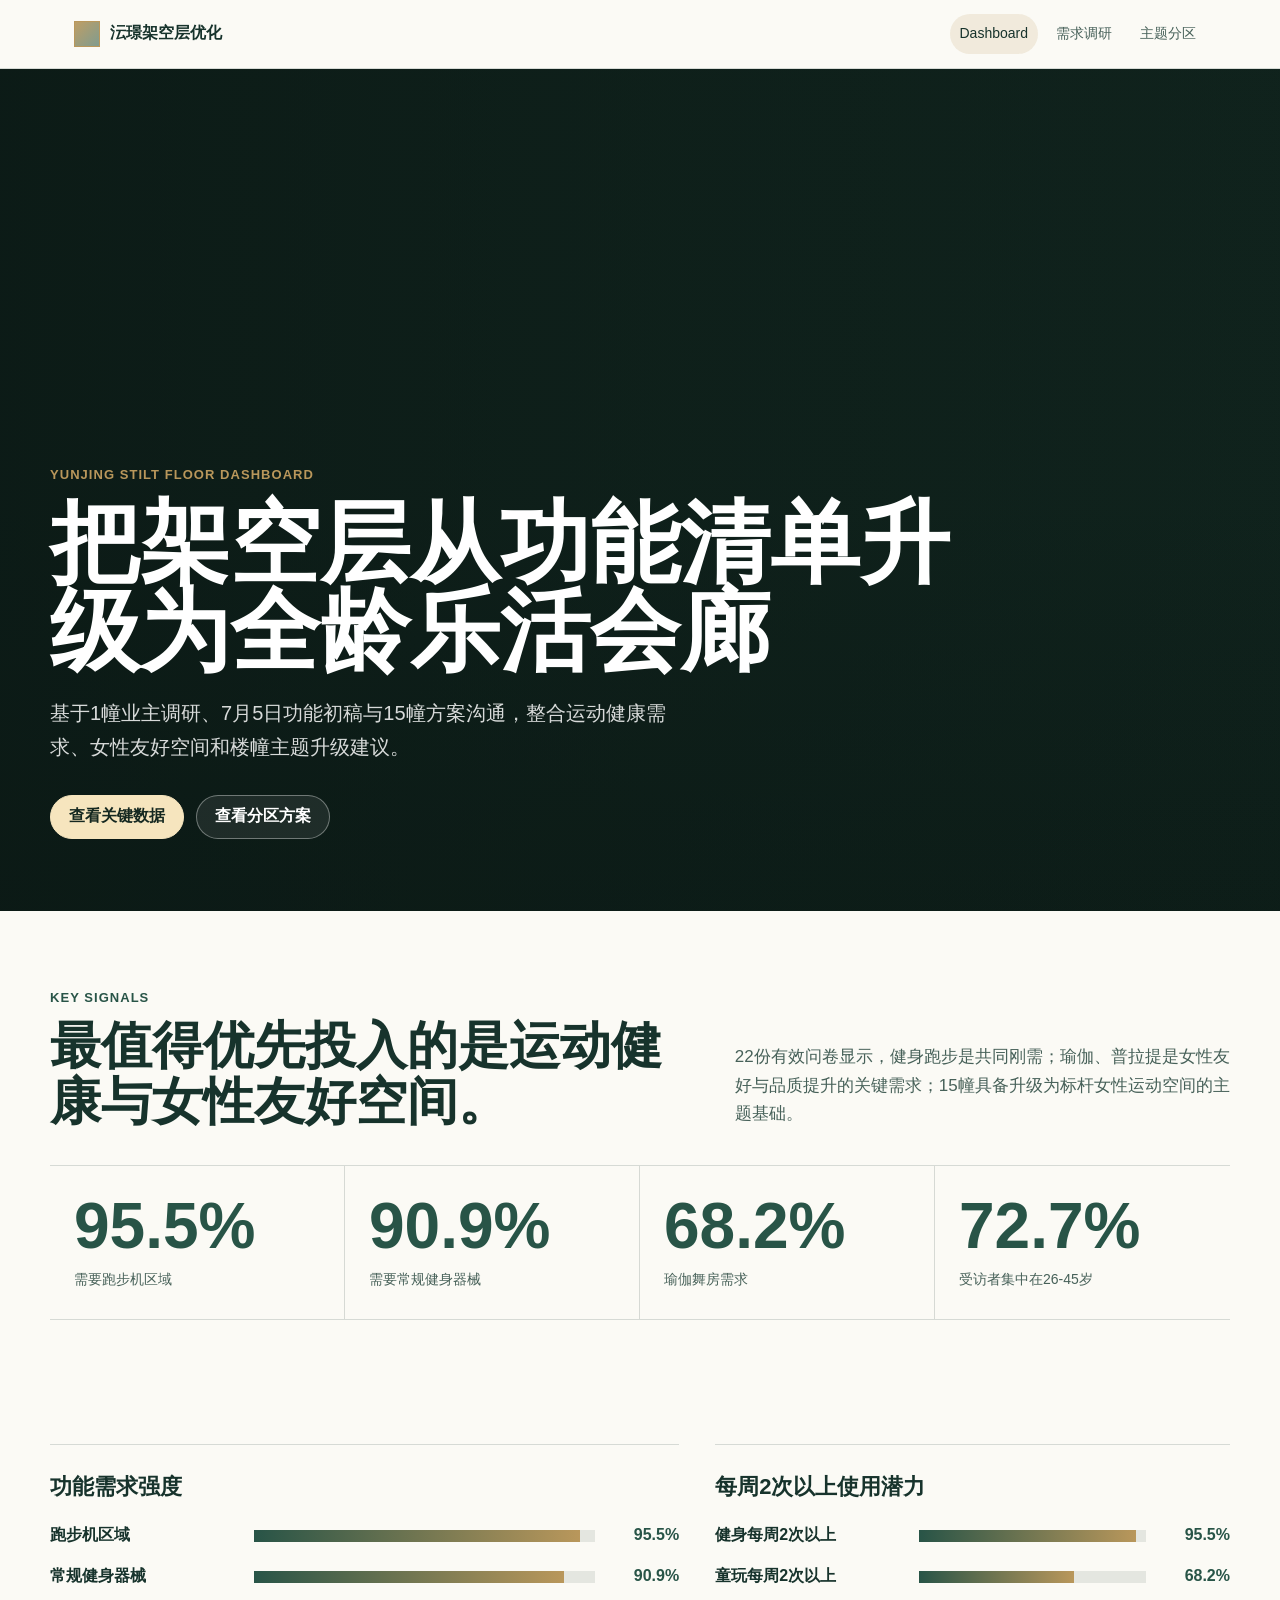
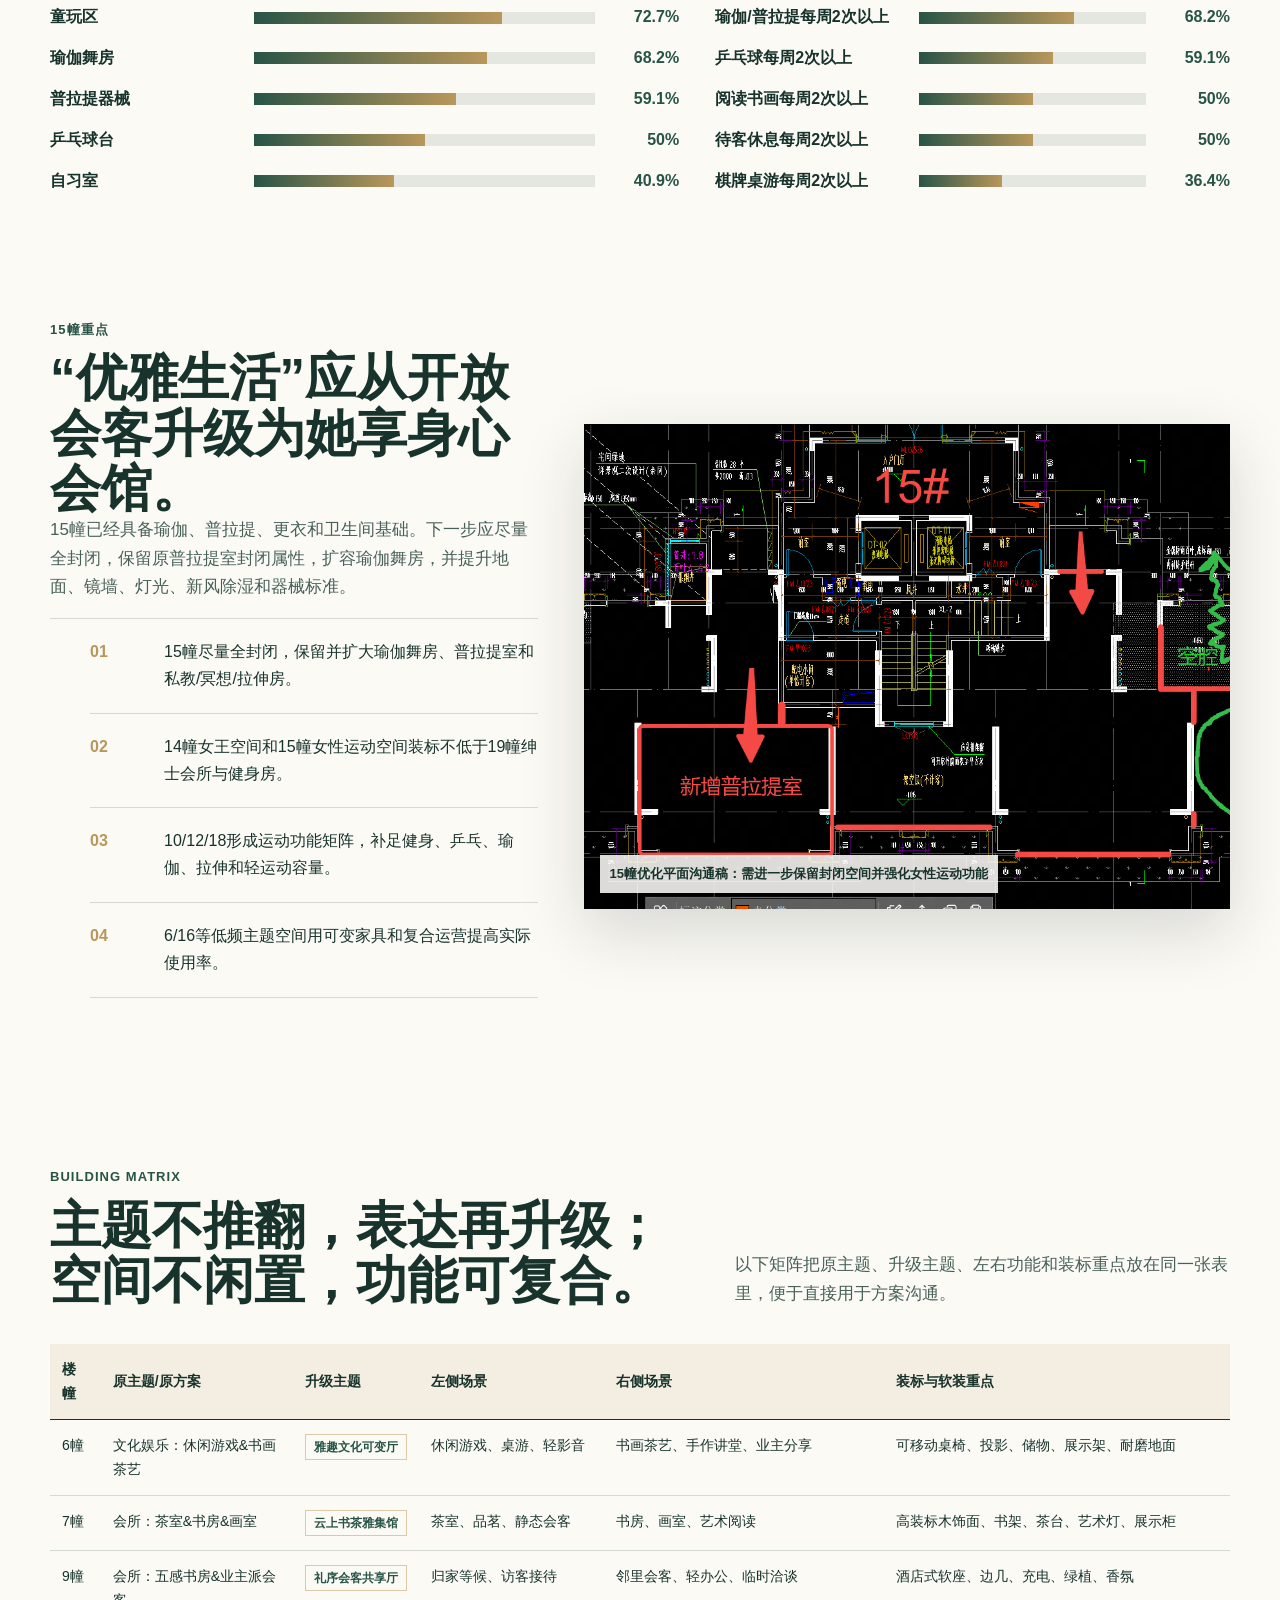
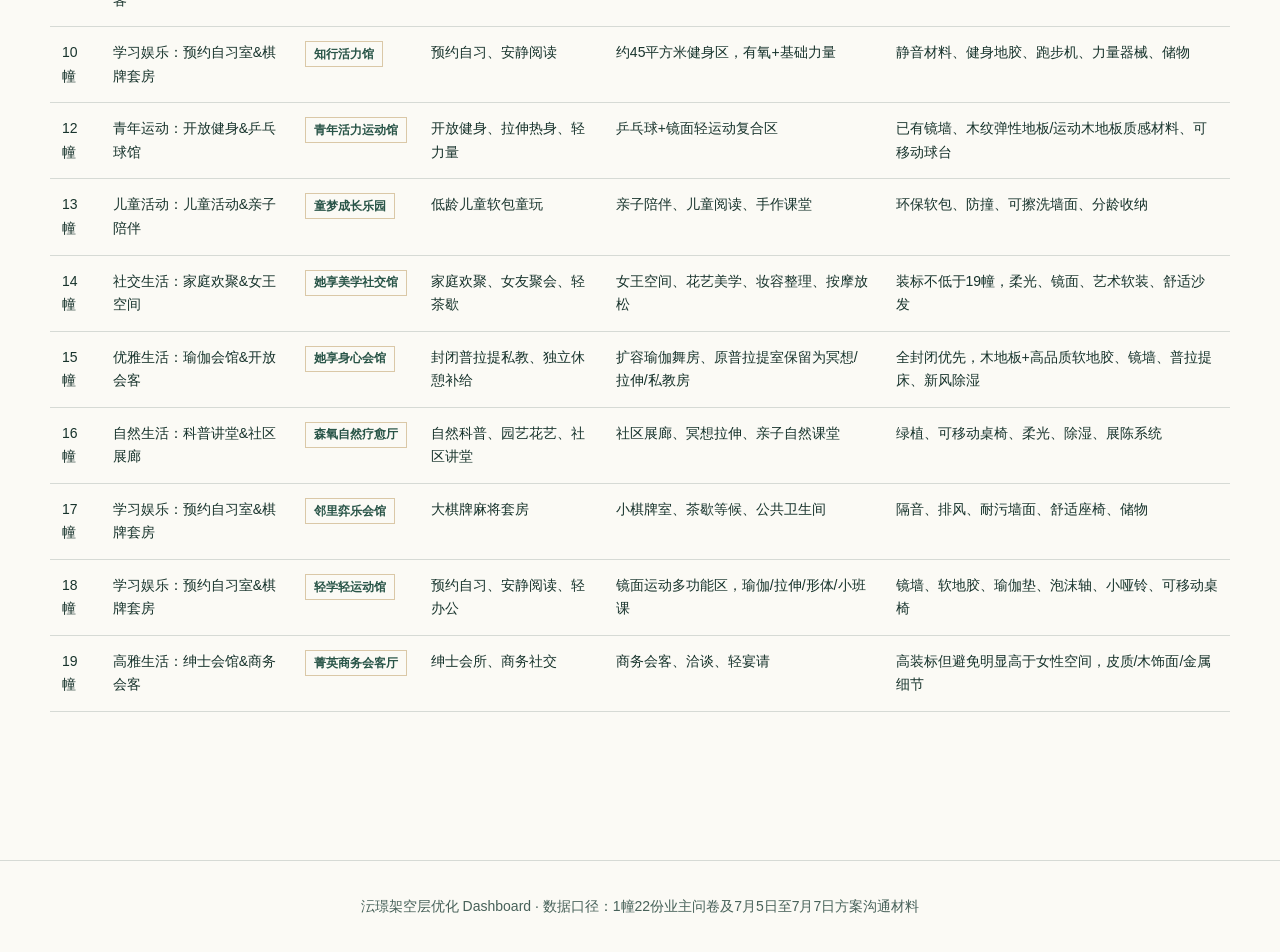
==== index.html @ 4d6a1427 "Sync survey data for GitHub Pages" ====
<!doctype html>
<html lang="zh-CN">
<head>
  <meta charset="utf-8">
  <meta name="viewport" content="width=device-width, initial-scale=1">
  <title>沄璟架空层优化 Dashboard</title>
  <meta name="description" content="沄璟架空层运动健康需求与主题功能分区优化 dashboard">
  <link rel="icon" href="data:image/svg+xml,%3Csvg xmlns='http://www.w3.org/2000/svg' viewBox='0 0 32 32'%3E%3Crect width='32' height='32' fill='%2317332c'/%3E%3Cpath d='M7 23V9h6l3 5 3-5h6v14h-5V14l-4 6-4-6v9H7z' fill='%23f6e5be'/%3E%3C/svg%3E">
  <link rel="stylesheet" href="assets/styles.css">
</head>
<body data-page="dashboard">
  <div class="site-shell">
    <header class="topbar">
      <div class="topbar-inner">
        <a class="brand" href="index.html"><span class="brand-mark"></span><span>沄璟架空层优化</span></a>
        <nav class="nav" aria-label="主导航">
          <a href="index.html" data-nav="dashboard">Dashboard</a>
          <a href="survey.html" data-nav="survey">需求调研</a>
          <a href="zoning.html" data-nav="zoning">主题分区</a>
        </nav>
      </div>
    </header>

    <main>
      <section class="hero" style="--hero-image: url('plan-overview.jpg')">
        <div class="hero-content reveal">
          <p class="eyebrow">Yunjing Stilt Floor Dashboard</p>
          <h1>把架空层从功能清单升级为全龄乐活会廊</h1>
          <p class="hero-copy">基于1幢业主调研、7月5日功能初稿与15幢方案沟通，整合运动健康需求、女性友好空间和楼幢主题升级建议。</p>
          <div class="hero-actions">
            <a class="button primary" href="#dashboard">查看关键数据</a>
            <a class="button secondary" href="zoning.html">查看分区方案</a>
          </div>
        </div>
      </section>

      <section id="dashboard" class="section reveal">
        <div class="section-head">
          <div>
            <p class="section-kicker">Key Signals</p>
            <h2>最值得优先投入的是运动健康与女性友好空间。</h2>
          </div>
          <p class="section-lede">22份有效问卷显示，健身跑步是共同刚需；瑜伽、普拉提是女性友好与品质提升的关键需求；15幢具备升级为标杆女性运动空间的主题基础。</p>
        </div>

        <div class="metrics">
          <div class="metric">
            <span class="metric-value">95.5%</span>
            <span class="metric-label">需要跑步机区域</span>
          </div>
          <div class="metric">
            <span class="metric-value">90.9%</span>
            <span class="metric-label">需要常规健身器械</span>
          </div>
          <div class="metric">
            <span class="metric-value">68.2%</span>
            <span class="metric-label">瑜伽舞房需求</span>
          </div>
          <div class="metric">
            <span class="metric-value">72.7%</span>
            <span class="metric-label">受访者集中在26-45岁</span>
          </div>
        </div>
      </section>

      <section class="section tight">
        <div class="dashboard-grid">
          <div class="panel reveal">
            <h3>功能需求强度</h3>
            <div id="demand-bars" class="bars"></div>
          </div>
          <div class="panel reveal">
            <h3>每周2次以上使用潜力</h3>
            <div id="frequency-bars" class="bars"></div>
          </div>
        </div>
      </section>

      <section class="section reveal">
        <div class="split">
          <div>
            <p class="section-kicker">15幢重点</p>
            <h2>“优雅生活”应从开放会客升级为她享身心会馆。</h2>
            <p class="section-lede">15幢已经具备瑜伽、普拉提、更衣和卫生间基础。下一步应尽量全封闭，保留原普拉提室封闭属性，扩容瑜伽舞房，并提升地面、镜墙、灯光、新风除湿和器械标准。</p>
            <ol class="decision-list">
              <li>15幢尽量全封闭，保留并扩大瑜伽舞房、普拉提室和私教/冥想/拉伸房。</li>
              <li>14幢女王空间和15幢女性运动空间装标不低于19幢绅士会所与健身房。</li>
              <li>10/12/18形成运动功能矩阵，补足健身、乒乓、瑜伽、拉伸和轻运动容量。</li>
              <li>6/16等低频主题空间用可变家具和复合运营提高实际使用率。</li>
            </ol>
          </div>
          <div class="image-frame">
            <img src="assets/plan-15-optimized.jpg" alt="15幢优化平面图">
            <div class="image-caption">15幢优化平面沟通稿：需进一步保留封闭空间并强化女性运动功能</div>
          </div>
        </div>
      </section>

      <section class="section reveal">
        <div class="section-head">
          <div>
            <p class="section-kicker">Building Matrix</p>
            <h2>主题不推翻，表达再升级；空间不闲置，功能可复合。</h2>
          </div>
          <p class="section-lede">以下矩阵把原主题、升级主题、左右功能和装标重点放在同一张表里，便于直接用于方案沟通。</p>
        </div>
        <div id="building-matrix"></div>
      </section>
    </main>

    <footer class="footer">沄璟架空层优化 Dashboard · 数据口径：1幢22份业主问卷及7月5日至7月7日方案沟通材料</footer>
  </div>
  <script src="assets/app.js"></script>
</body>
</html>
---- assets/styles.css ----
:root {
  --ink: #17332c;
  --ink-soft: #476159;
  --paper: #fbfaf5;
  --paper-2: #f3efe4;
  --line: rgba(23, 51, 44, 0.16);
  --accent: #b9975b;
  --accent-2: #285447;
  --green: #4f796b;
  --rose: #a96862;
  --blue: #61758f;
  --shadow: 0 22px 60px rgba(28, 39, 35, 0.16);
  --radius: 8px;
}

* {
  box-sizing: border-box;
}

html {
  scroll-behavior: smooth;
}

body {
  margin: 0;
  color: var(--ink);
  background: var(--paper);
  font-family: "Microsoft YaHei", "PingFang SC", "Noto Sans SC", Arial, sans-serif;
  line-height: 1.68;
}

img {
  max-width: 100%;
  display: block;
}

a {
  color: inherit;
}

.site-shell {
  min-height: 100vh;
}

.topbar {
  position: sticky;
  top: 0;
  z-index: 40;
  backdrop-filter: blur(18px);
  background: rgba(251, 250, 245, 0.88);
  border-bottom: 1px solid var(--line);
}

.topbar-inner {
  max-width: 1180px;
  margin: 0 auto;
  padding: 14px 24px;
  display: flex;
  align-items: center;
  justify-content: space-between;
  gap: 24px;
}

.brand {
  display: flex;
  align-items: center;
  gap: 10px;
  text-decoration: none;
  font-weight: 800;
  letter-spacing: 0;
}

.brand-mark {
  width: 26px;
  height: 26px;
  border: 1px solid var(--accent);
  background:
    linear-gradient(135deg, rgba(185, 151, 91, 0.92), rgba(79, 121, 107, 0.7)),
    var(--paper-2);
}

.nav {
  display: flex;
  align-items: center;
  gap: 8px;
  color: var(--ink-soft);
  font-size: 14px;
}

.nav a {
  text-decoration: none;
  padding: 8px 10px;
  border-radius: 999px;
}

.nav a:hover,
.nav a.active {
  color: var(--ink);
  background: rgba(185, 151, 91, 0.16);
}

.hero {
  position: relative;
  min-height: calc(100svh - 58px);
  display: grid;
  align-items: end;
  overflow: hidden;
  color: #fff;
  background: #10231d;
}

.hero.compact {
  min-height: 64svh;
}

.hero::before {
  content: "";
  position: absolute;
  inset: 0;
  background-image: var(--hero-image);
  background-size: cover;
  background-position: center 42%;
  transform: scale(1.04);
  filter: saturate(0.92) contrast(1.04) brightness(0.95);
}

.hero::after {
  content: "";
  position: absolute;
  inset: 0;
  background:
    linear-gradient(90deg, rgba(11, 25, 21, 0.8), rgba(11, 25, 21, 0.34) 50%, rgba(11, 25, 21, 0.04)),
    linear-gradient(0deg, rgba(11, 25, 21, 0.56), rgba(11, 25, 21, 0.02) 48%);
}

.hero-content {
  position: relative;
  z-index: 1;
  width: min(1180px, calc(100% - 48px));
  margin: 0 auto;
  padding: 96px 0 72px;
}

.eyebrow {
  color: var(--accent);
  font-weight: 800;
  font-size: 13px;
  letter-spacing: 0.08em;
  text-transform: uppercase;
  margin: 0 0 14px;
}

.hero h1,
.page-title {
  margin: 0;
  max-width: 900px;
  font-size: clamp(40px, 7vw, 96px);
  line-height: 0.98;
  letter-spacing: 0;
}

.hero-copy {
  max-width: 650px;
  margin: 22px 0 0;
  color: rgba(255, 255, 255, 0.84);
  font-size: clamp(16px, 2vw, 20px);
}

.hero-actions {
  display: flex;
  flex-wrap: wrap;
  gap: 12px;
  margin-top: 30px;
}

.button {
  display: inline-flex;
  align-items: center;
  justify-content: center;
  gap: 8px;
  min-height: 44px;
  padding: 0 18px;
  border-radius: 999px;
  border: 1px solid rgba(255, 255, 255, 0.36);
  text-decoration: none;
  font-weight: 700;
  transition: transform 180ms ease, background 180ms ease, border-color 180ms ease;
}

.button.primary {
  color: #152820;
  background: #f6e5be;
  border-color: #f6e5be;
}

.button.secondary {
  color: #fff;
  background: rgba(255, 255, 255, 0.08);
}

.button:hover {
  transform: translateY(-2px);
}

.section {
  width: min(1180px, calc(100% - 48px));
  margin: 0 auto;
  padding: 76px 0;
}

.section.tight {
  padding: 48px 0;
}

.section-kicker {
  color: var(--accent-2);
  font-size: 13px;
  font-weight: 800;
  letter-spacing: 0.08em;
  text-transform: uppercase;
  margin: 0 0 10px;
}

.section-head {
  display: grid;
  grid-template-columns: minmax(0, 0.9fr) minmax(260px, 0.7fr);
  gap: 48px;
  align-items: end;
  margin-bottom: 36px;
}

.section h2 {
  margin: 0;
  font-size: clamp(30px, 4vw, 54px);
  line-height: 1.08;
  letter-spacing: 0;
}

.section-lede {
  margin: 0;
  color: var(--ink-soft);
  font-size: 17px;
}

.metrics {
  display: grid;
  grid-template-columns: repeat(4, minmax(0, 1fr));
  border-top: 1px solid var(--line);
  border-bottom: 1px solid var(--line);
}

.metric {
  padding: 28px 24px;
  border-right: 1px solid var(--line);
}

.metric:last-child {
  border-right: 0;
}

.metric-value {
  display: block;
  font-size: clamp(36px, 5vw, 64px);
  line-height: 1;
  font-weight: 900;
  color: var(--accent-2);
}

.metric-label {
  display: block;
  margin-top: 10px;
  font-size: 14px;
  color: var(--ink-soft);
}

.dashboard-grid {
  display: grid;
  grid-template-columns: 1.1fr 0.9fr;
  gap: 36px;
  align-items: start;
}

.panel {
  border-top: 1px solid var(--line);
  padding-top: 24px;
}

.panel h3 {
  margin: 0 0 16px;
  font-size: 22px;
}

.bars {
  display: grid;
  gap: 14px;
}

.bar-row {
  display: grid;
  grid-template-columns: minmax(120px, 190px) 1fr 70px;
  align-items: center;
  gap: 14px;
}

.bar-label {
  color: var(--ink);
  font-weight: 700;
}

.bar-track {
  height: 12px;
  background: rgba(23, 51, 44, 0.1);
  overflow: hidden;
}

.bar-fill {
  width: 0;
  height: 100%;
  background: linear-gradient(90deg, var(--accent-2), var(--accent));
  transition: width 900ms cubic-bezier(.2, .8, .2, 1);
}

.bar-value {
  text-align: right;
  font-weight: 800;
  color: var(--accent-2);
}

.split {
  display: grid;
  grid-template-columns: 0.86fr 1.14fr;
  gap: 46px;
  align-items: center;
}

.image-frame {
  position: relative;
  overflow: hidden;
  background: #10231d;
  box-shadow: var(--shadow);
}

.image-frame img {
  width: 100%;
  height: 100%;
  object-fit: cover;
  aspect-ratio: 4 / 3;
}

.image-caption {
  position: absolute;
  left: 16px;
  bottom: 16px;
  max-width: calc(100% - 32px);
  padding: 8px 10px;
  background: rgba(251, 250, 245, 0.88);
  color: var(--ink);
  font-size: 13px;
  font-weight: 700;
}

.decision-list {
  counter-reset: item;
  display: grid;
  gap: 0;
  border-top: 1px solid var(--line);
}

.decision-list li {
  list-style: none;
  display: grid;
  grid-template-columns: 54px 1fr;
  gap: 20px;
  padding: 20px 0;
  border-bottom: 1px solid var(--line);
}

.decision-list li::before {
  counter-increment: item;
  content: counter(item, decimal-leading-zero);
  color: var(--accent);
  font-weight: 900;
}

.matrix {
  width: 100%;
  border-collapse: collapse;
  font-size: 14px;
}

.matrix th {
  text-align: left;
  padding: 14px 12px;
  color: var(--ink);
  border-bottom: 1px solid var(--ink);
  background: rgba(185, 151, 91, 0.12);
}

.matrix td {
  vertical-align: top;
  padding: 14px 12px;
  border-bottom: 1px solid var(--line);
}

.matrix tr:hover td {
  background: rgba(79, 121, 107, 0.06);
}

.tag {
  display: inline-flex;
  align-items: center;
  min-height: 26px;
  padding: 0 8px;
  border: 1px solid rgba(185, 151, 91, 0.5);
  color: var(--accent-2);
  font-size: 12px;
  font-weight: 800;
  white-space: nowrap;
}

.report-layout {
  display: grid;
  grid-template-columns: 240px minmax(0, 1fr);
  gap: 52px;
  align-items: start;
}

.toc {
  position: sticky;
  top: 84px;
  border-top: 1px solid var(--line);
  padding-top: 16px;
  color: var(--ink-soft);
  font-size: 14px;
}

.toc a {
  display: block;
  padding: 7px 0;
  text-decoration: none;
}

.toc a:hover {
  color: var(--ink);
}

.article {
  max-width: 900px;
}

.article h2 {
  margin: 58px 0 18px;
  font-size: clamp(28px, 4vw, 44px);
  line-height: 1.15;
}

.article h3 {
  margin: 32px 0 12px;
  font-size: 22px;
}

.article p {
  color: var(--ink-soft);
  font-size: 16px;
}

.article ul {
  padding-left: 20px;
}

.article li {
  margin: 8px 0;
}

.callout {
  margin: 28px 0;
  padding: 22px;
  background: rgba(185, 151, 91, 0.12);
  border-left: 4px solid var(--accent);
}

.chart-grid {
  display: grid;
  grid-template-columns: repeat(2, minmax(0, 1fr));
  gap: 34px;
}

.donut-wrap {
  display: grid;
  grid-template-columns: 140px 1fr;
  gap: 24px;
  align-items: center;
}

.donut {
  width: 132px;
  height: 132px;
  border-radius: 50%;
  background: conic-gradient(var(--accent-2) calc(var(--pct) * 1%), rgba(23, 51, 44, 0.12) 0);
  display: grid;
  place-items: center;
  position: relative;
}

.donut::after {
  content: "";
  position: absolute;
  inset: 18px;
  background: var(--paper);
  border-radius: 50%;
}

.donut span {
  position: relative;
  z-index: 1;
  font-weight: 900;
  font-size: 24px;
}

.building-list {
  display: grid;
  gap: 22px;
}

.building {
  display: grid;
  grid-template-columns: 120px minmax(0, 1fr);
  gap: 26px;
  padding: 24px 0;
  border-top: 1px solid var(--line);
}

.building-number {
  font-size: 34px;
  font-weight: 900;
  color: var(--accent-2);
}

.building h3 {
  margin: 0 0 8px;
  font-size: 25px;
}

.building-meta {
  margin: 0 0 12px;
  color: var(--ink-soft);
}

.scene-grid {
  display: grid;
  grid-template-columns: repeat(2, minmax(0, 1fr));
  gap: 20px;
  margin: 18px 0;
}

.scene {
  border-left: 2px solid var(--accent);
  padding-left: 14px;
}

.scene strong {
  display: block;
  margin-bottom: 4px;
}

.references {
  display: grid;
  gap: 14px;
  margin-top: 26px;
}

.references a {
  display: block;
  padding: 14px 0;
  border-top: 1px solid var(--line);
  text-decoration: none;
  color: var(--ink-soft);
}

.references a:hover {
  color: var(--ink);
}

.footer {
  margin-top: 72px;
  padding: 34px 24px;
  border-top: 1px solid var(--line);
  color: var(--ink-soft);
  font-size: 14px;
  text-align: center;
}

.reveal {
  opacity: 0;
  transform: translateY(18px);
  transition: opacity 700ms ease, transform 700ms ease;
}

.reveal.is-visible {
  opacity: 1;
  transform: translateY(0);
}

@media (max-width: 900px) {
  .topbar-inner {
    flex-direction: column;
    align-items: flex-start;
    gap: 8px;
  }

  .nav {
    width: 100%;
    overflow-x: auto;
    padding-bottom: 4px;
  }

  .hero {
    min-height: 72svh;
  }

  .section,
  .hero-content {
    width: min(100% - 28px, 1180px);
  }

  .section-head,
  .dashboard-grid,
  .split,
  .report-layout,
  .chart-grid {
    grid-template-columns: 1fr;
  }

  .metrics {
    grid-template-columns: repeat(2, minmax(0, 1fr));
  }

  .metric:nth-child(2) {
    border-right: 0;
  }

  .toc {
    position: static;
  }

  .bar-row {
    grid-template-columns: 1fr;
    gap: 6px;
  }

  .bar-value {
    text-align: left;
  }

  .matrix {
    min-width: 900px;
  }

  .table-scroll {
    overflow-x: auto;
  }

  .building {
    grid-template-columns: 1fr;
    gap: 8px;
  }

  .scene-grid,
  .donut-wrap {
    grid-template-columns: 1fr;
  }
}

@media print {
  .topbar,
  .hero-actions,
  .toc {
    display: none;
  }

  .hero {
    min-height: auto;
    color: var(--ink);
    background: none;
  }

  .hero::before,
  .hero::after {
    display: none;
  }

  .section {
    padding: 28px 0;
  }
}
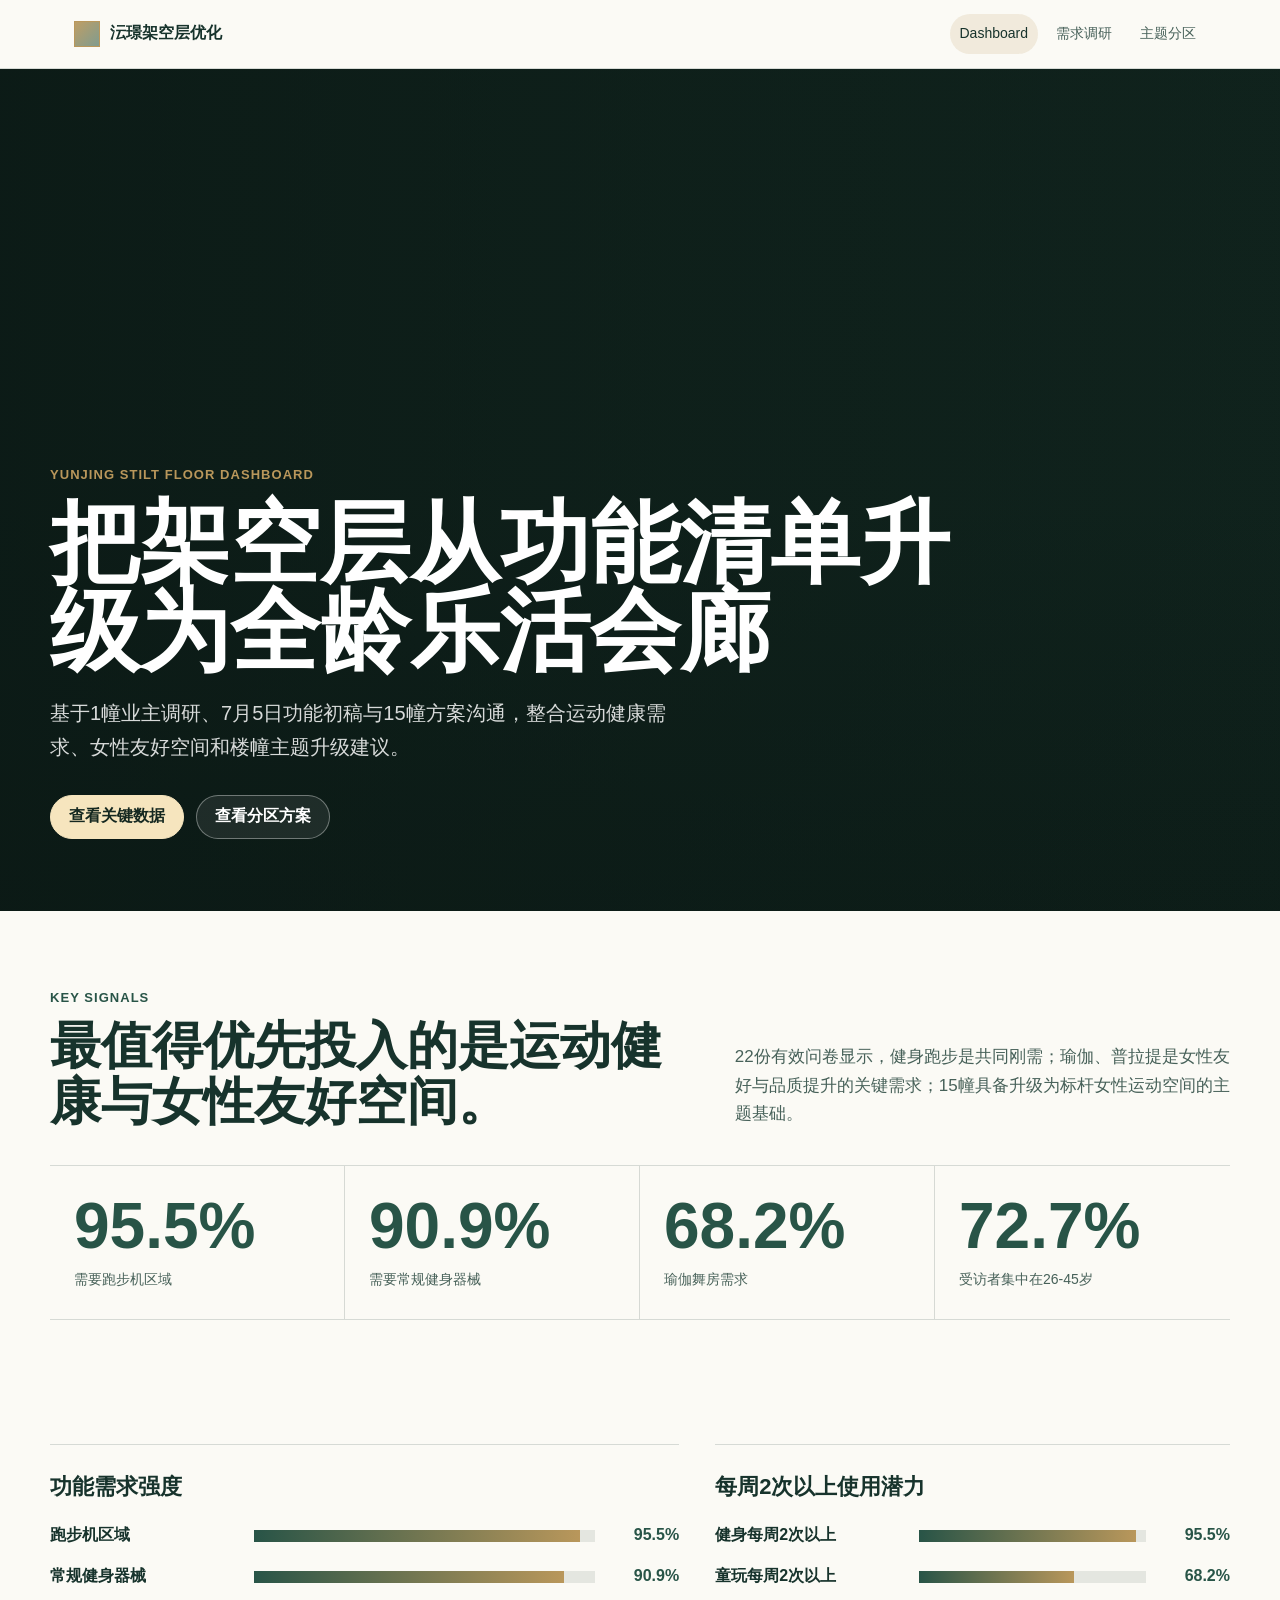
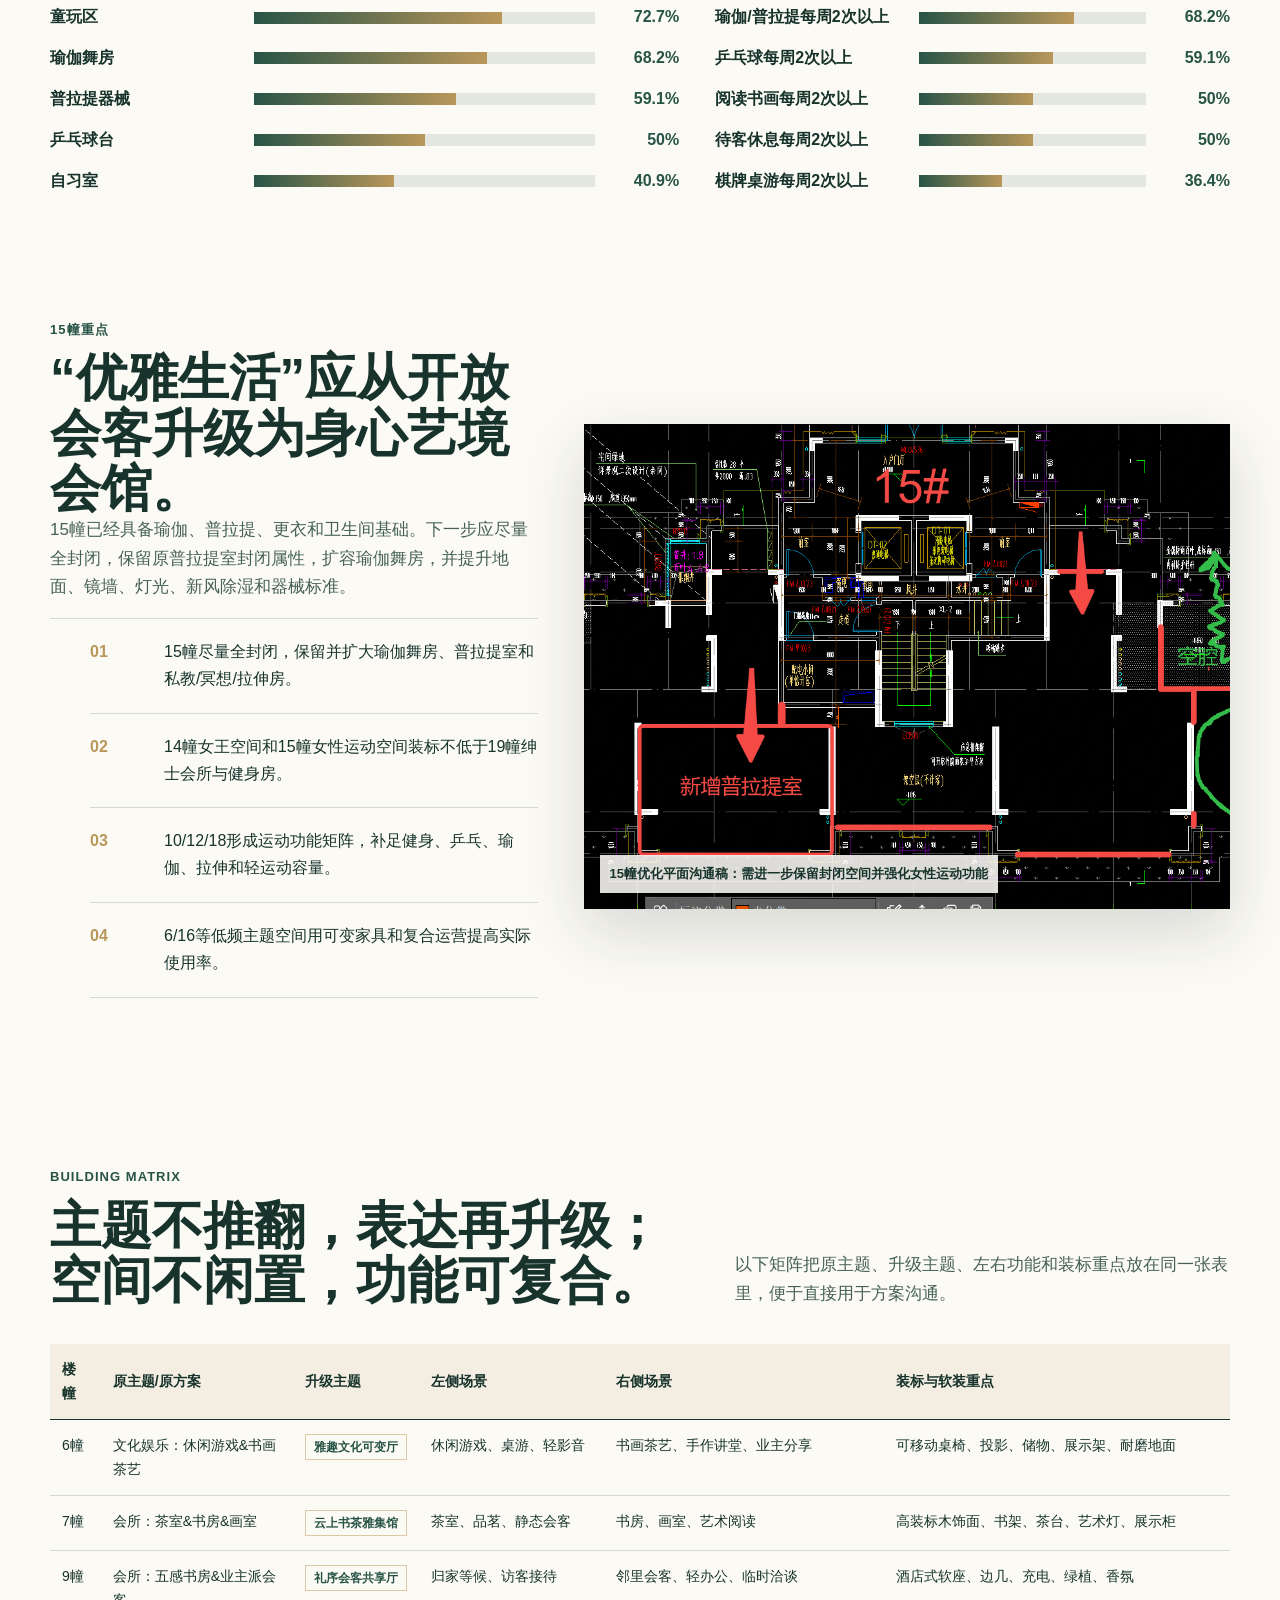
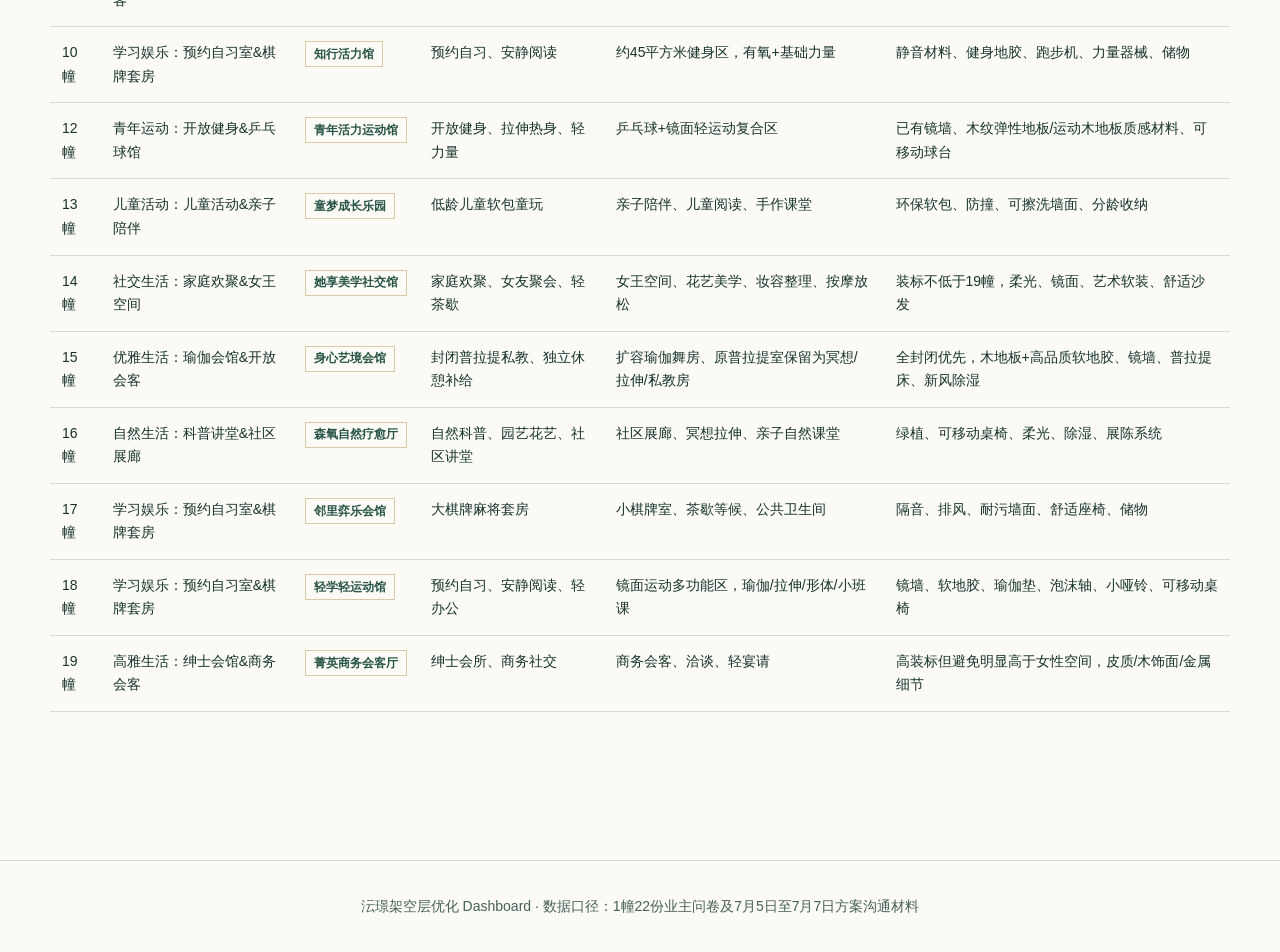
==== commit ca71a6f6: "Rename 15 building wellness theme" ====
--- a/index.html
+++ b/index.html
@@ -80,7 +80,7 @@
         <div class="split">
           <div>
             <p class="section-kicker">15幢重点</p>
-            <h2>“优雅生活”应从开放会客升级为她享身心会馆。</h2>
+            <h2>“优雅生活”应从开放会客升级为身心艺境会馆。</h2>
             <p class="section-lede">15幢已经具备瑜伽、普拉提、更衣和卫生间基础。下一步应尽量全封闭，保留原普拉提室封闭属性，扩容瑜伽舞房，并提升地面、镜墙、灯光、新风除湿和器械标准。</p>
             <ol class="decision-list">
               <li>15幢尽量全封闭，保留并扩大瑜伽舞房、普拉提室和私教/冥想/拉伸房。</li>
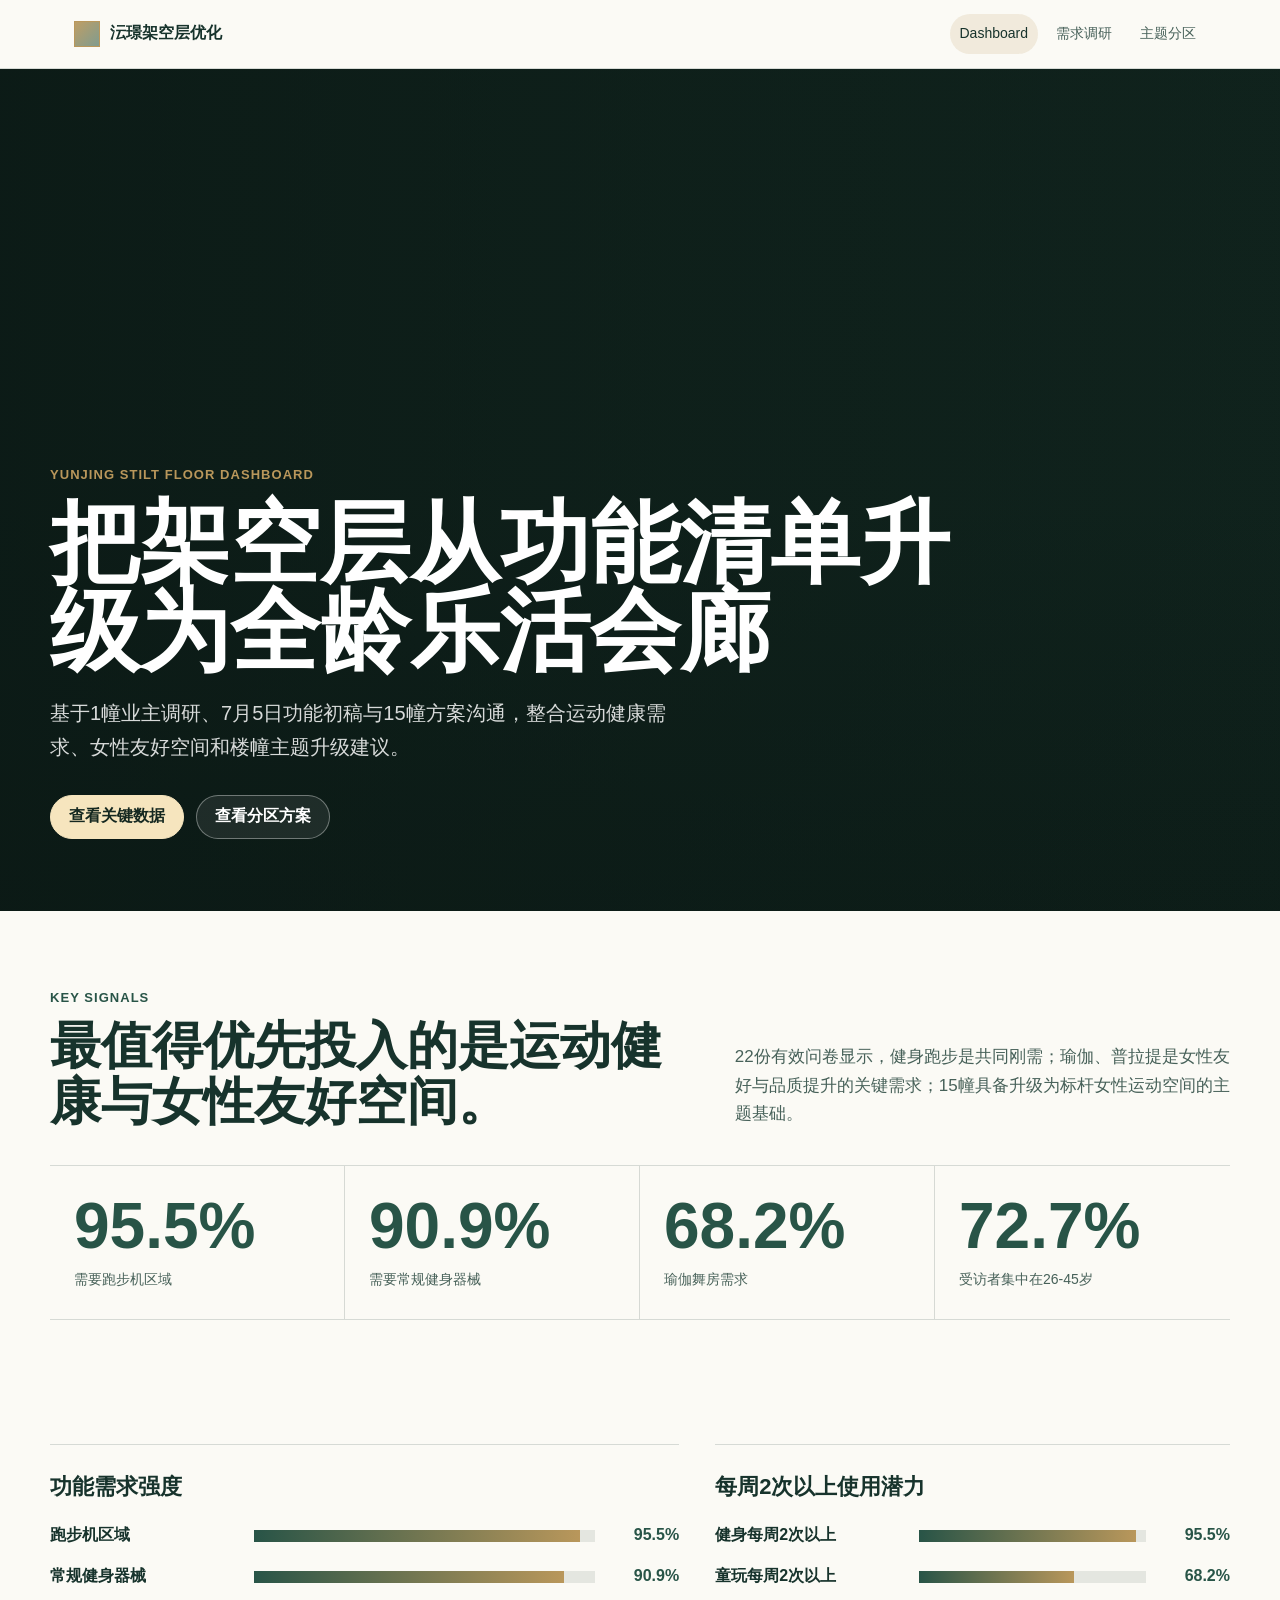
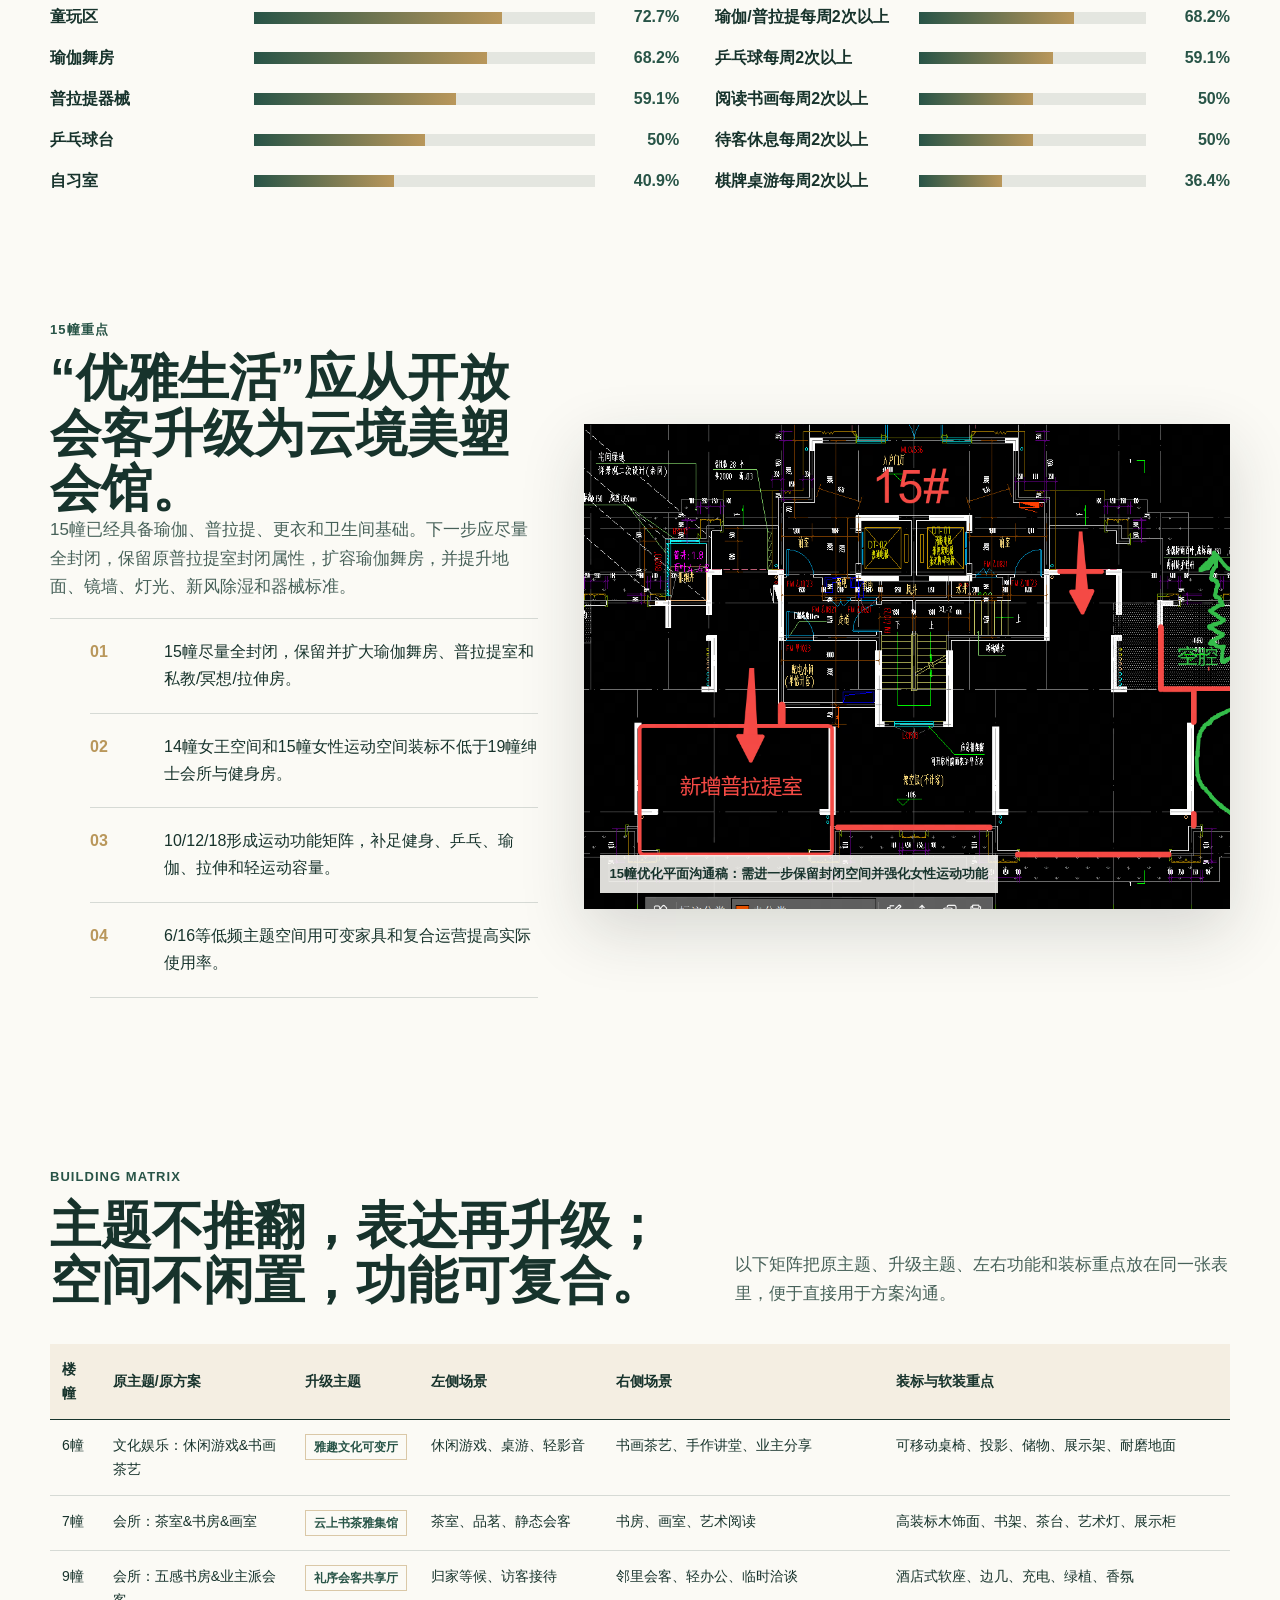
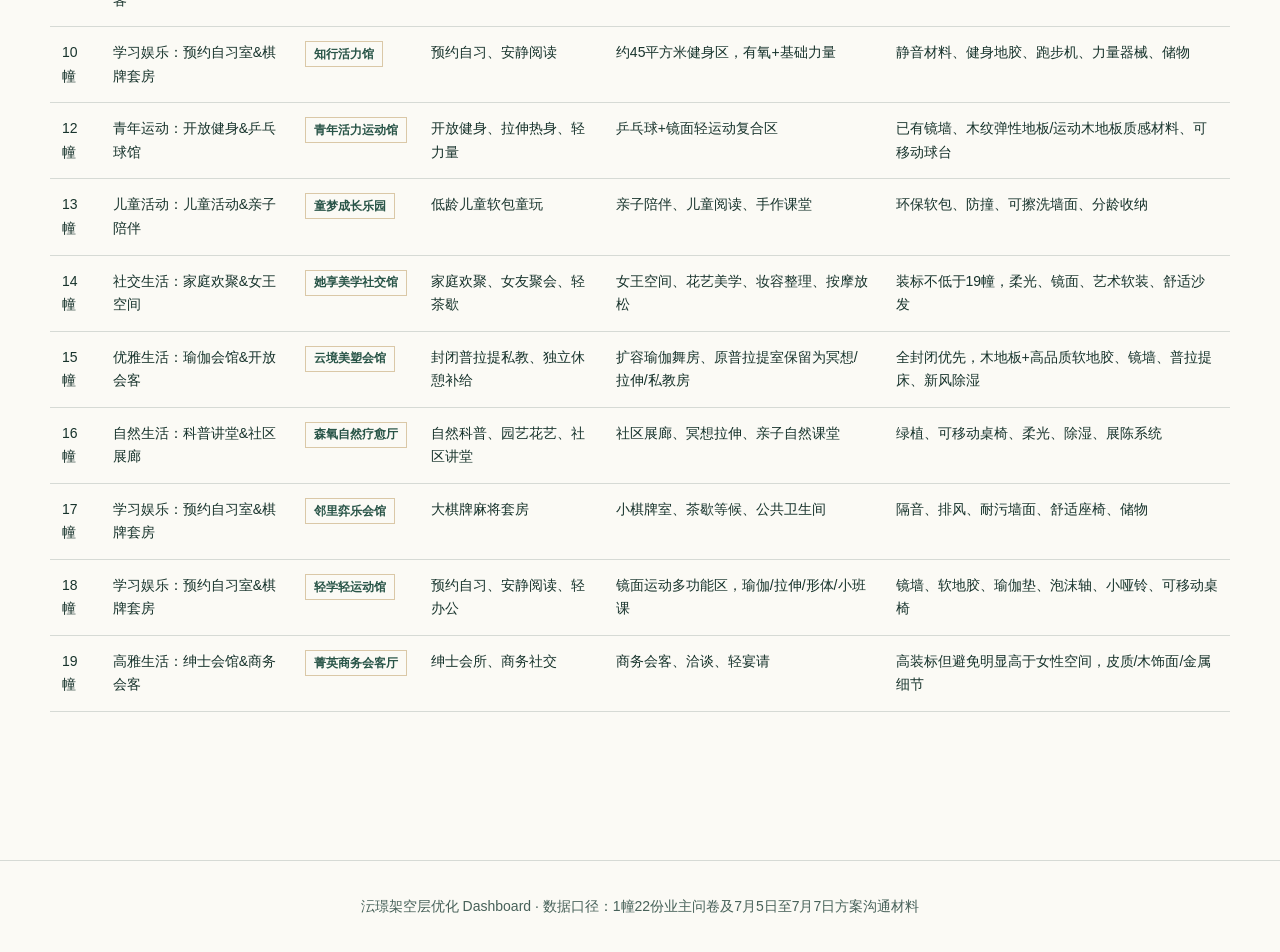
==== commit ff760c4a: "Set 15 building theme to Yunjing beauty studio" ====
--- a/index.html
+++ b/index.html
@@ -80,7 +80,7 @@
         <div class="split">
           <div>
             <p class="section-kicker">15幢重点</p>
-            <h2>“优雅生活”应从开放会客升级为身心艺境会馆。</h2>
+            <h2>“优雅生活”应从开放会客升级为云境美塑会馆。</h2>
             <p class="section-lede">15幢已经具备瑜伽、普拉提、更衣和卫生间基础。下一步应尽量全封闭，保留原普拉提室封闭属性，扩容瑜伽舞房，并提升地面、镜墙、灯光、新风除湿和器械标准。</p>
             <ol class="decision-list">
               <li>15幢尽量全封闭，保留并扩大瑜伽舞房、普拉提室和私教/冥想/拉伸房。</li>
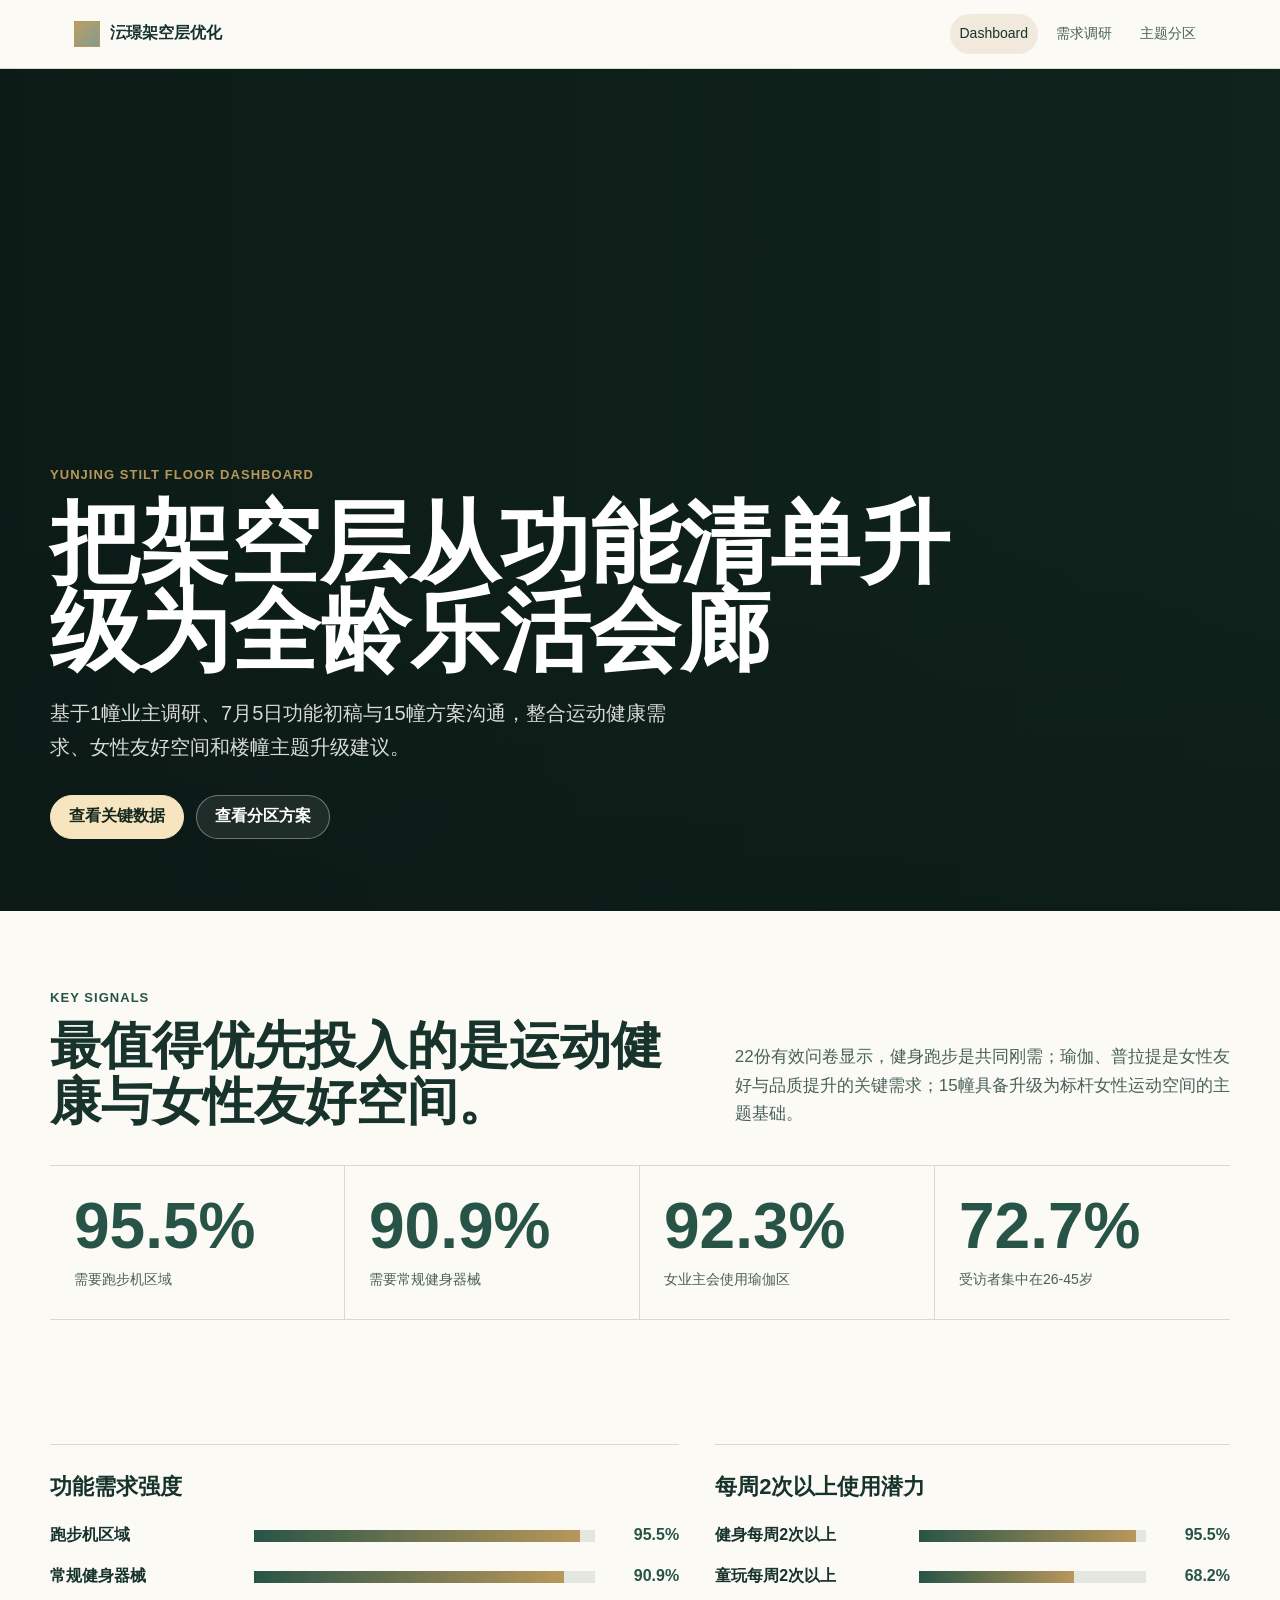
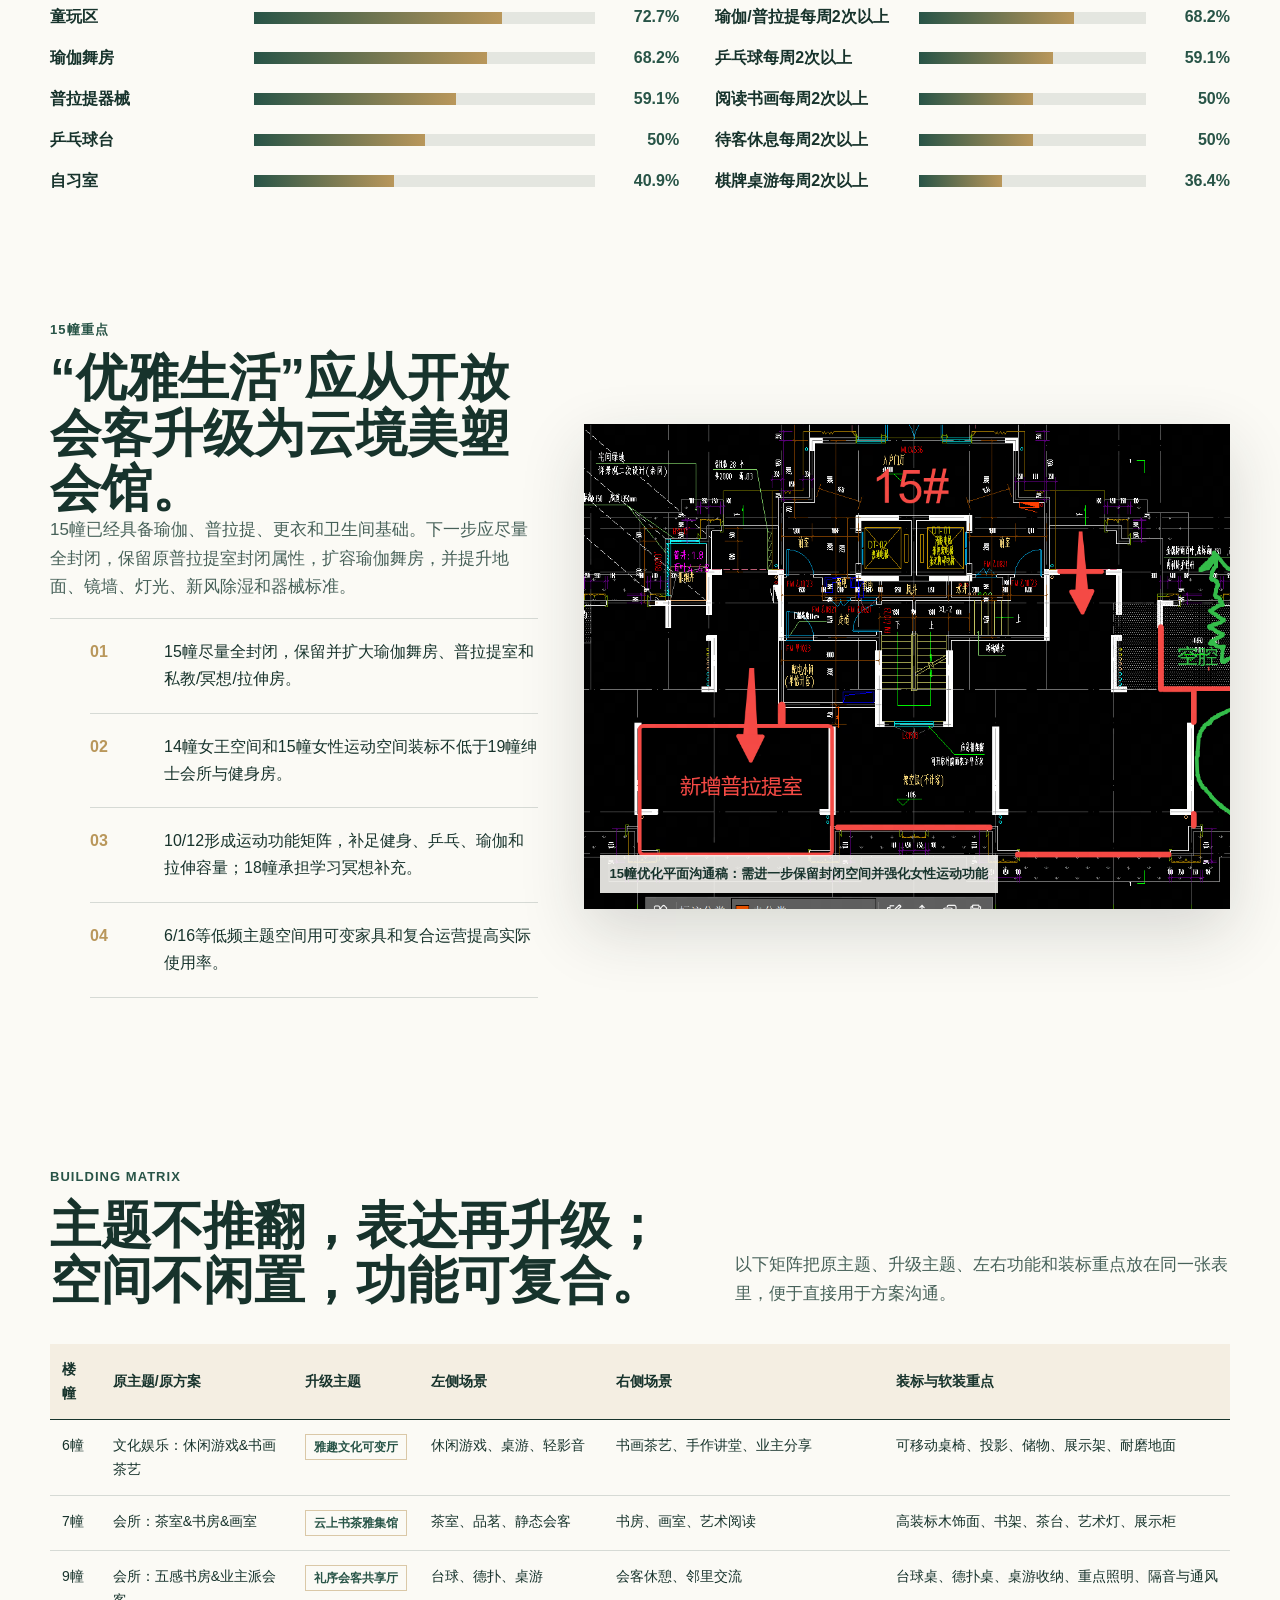
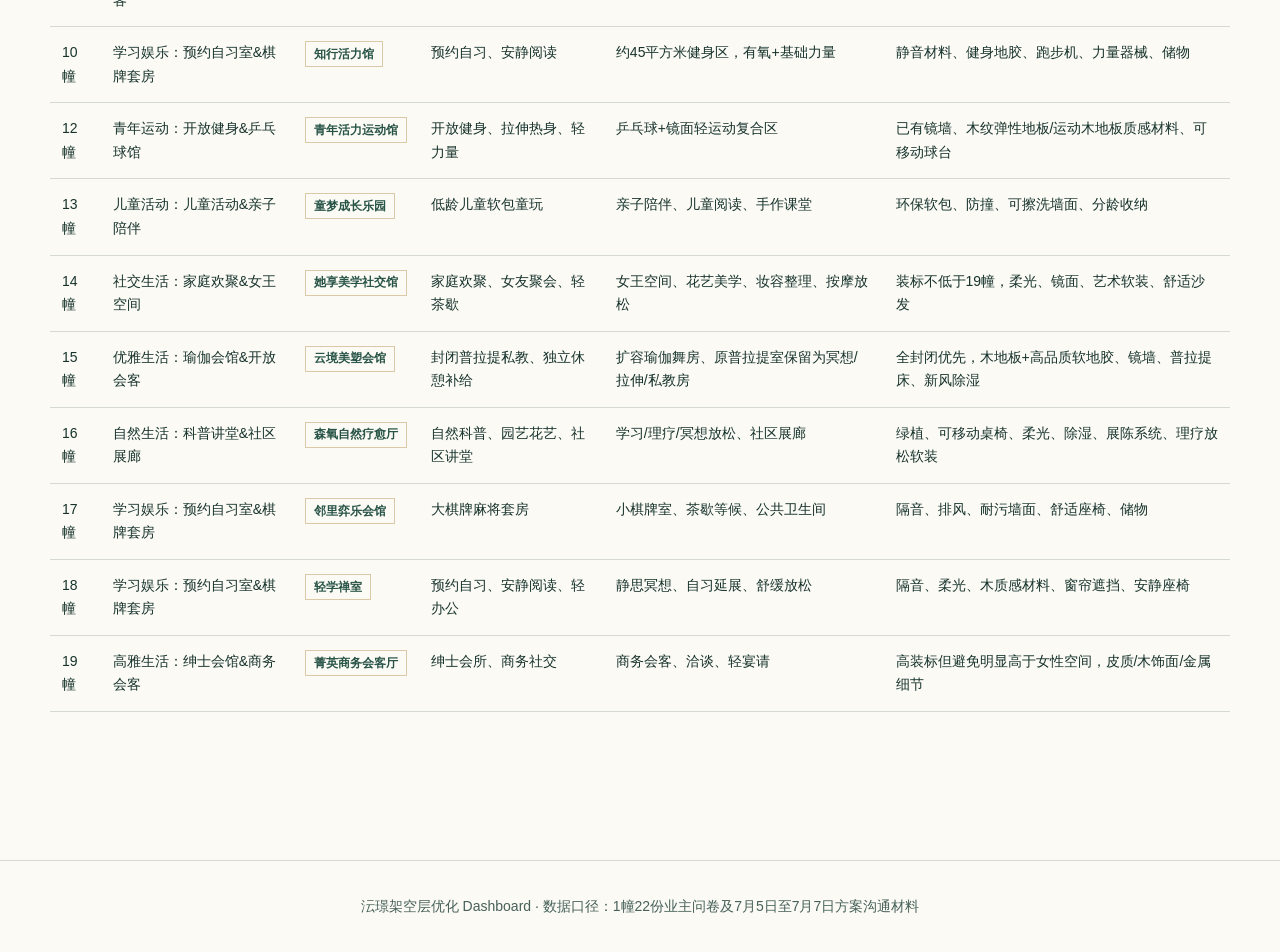
==== commit aa339053: "Sync zoning updates and construction guidance" ====
--- a/index.html
+++ b/index.html
@@ -53,8 +53,8 @@
             <span class="metric-label">需要常规健身器械</span>
           </div>
           <div class="metric">
-            <span class="metric-value">68.2%</span>
-            <span class="metric-label">瑜伽舞房需求</span>
+            <span class="metric-value">92.3%</span>
+            <span class="metric-label">女业主会使用瑜伽区</span>
           </div>
           <div class="metric">
             <span class="metric-value">72.7%</span>
@@ -85,7 +85,7 @@
             <ol class="decision-list">
               <li>15幢尽量全封闭，保留并扩大瑜伽舞房、普拉提室和私教/冥想/拉伸房。</li>
               <li>14幢女王空间和15幢女性运动空间装标不低于19幢绅士会所与健身房。</li>
-              <li>10/12/18形成运动功能矩阵，补足健身、乒乓、瑜伽、拉伸和轻运动容量。</li>
+              <li>10/12形成运动功能矩阵，补足健身、乒乓、瑜伽和拉伸容量；18幢承担学习冥想补充。</li>
               <li>6/16等低频主题空间用可变家具和复合运营提高实际使用率。</li>
             </ol>
           </div>
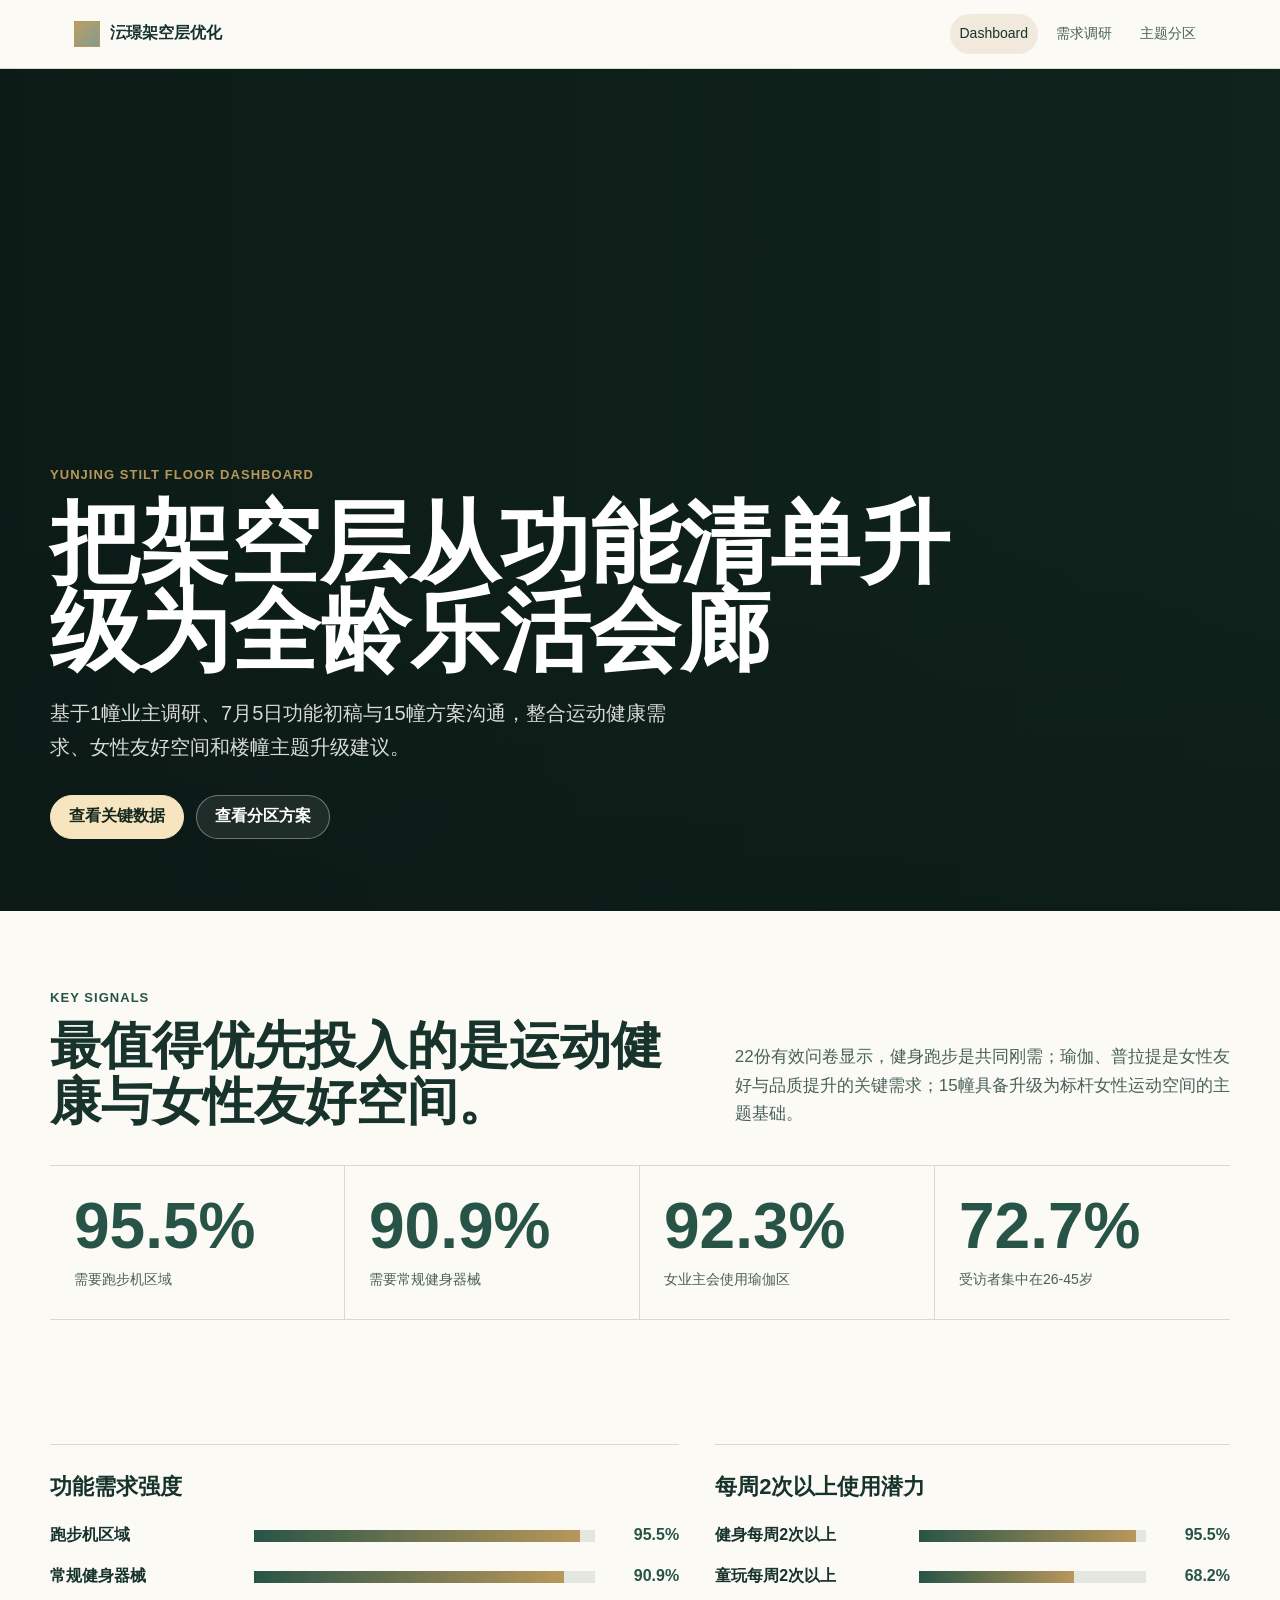
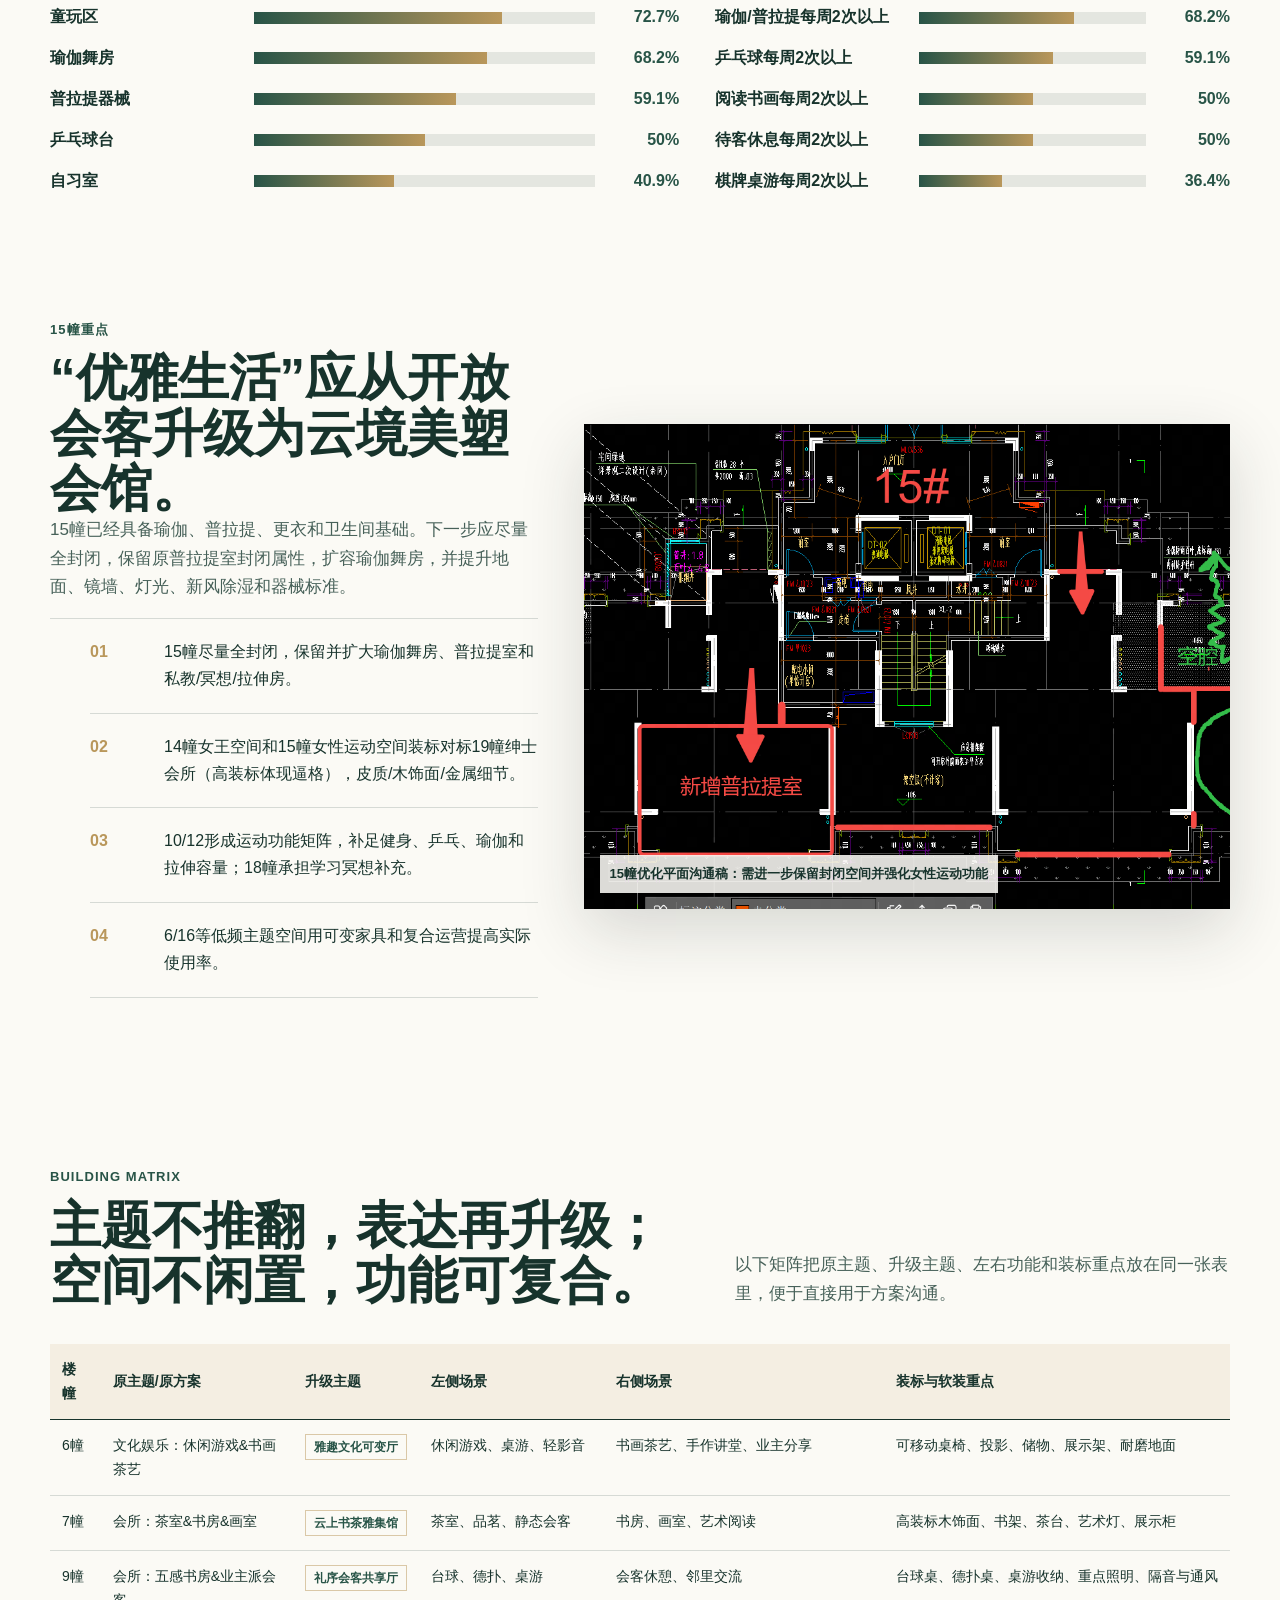
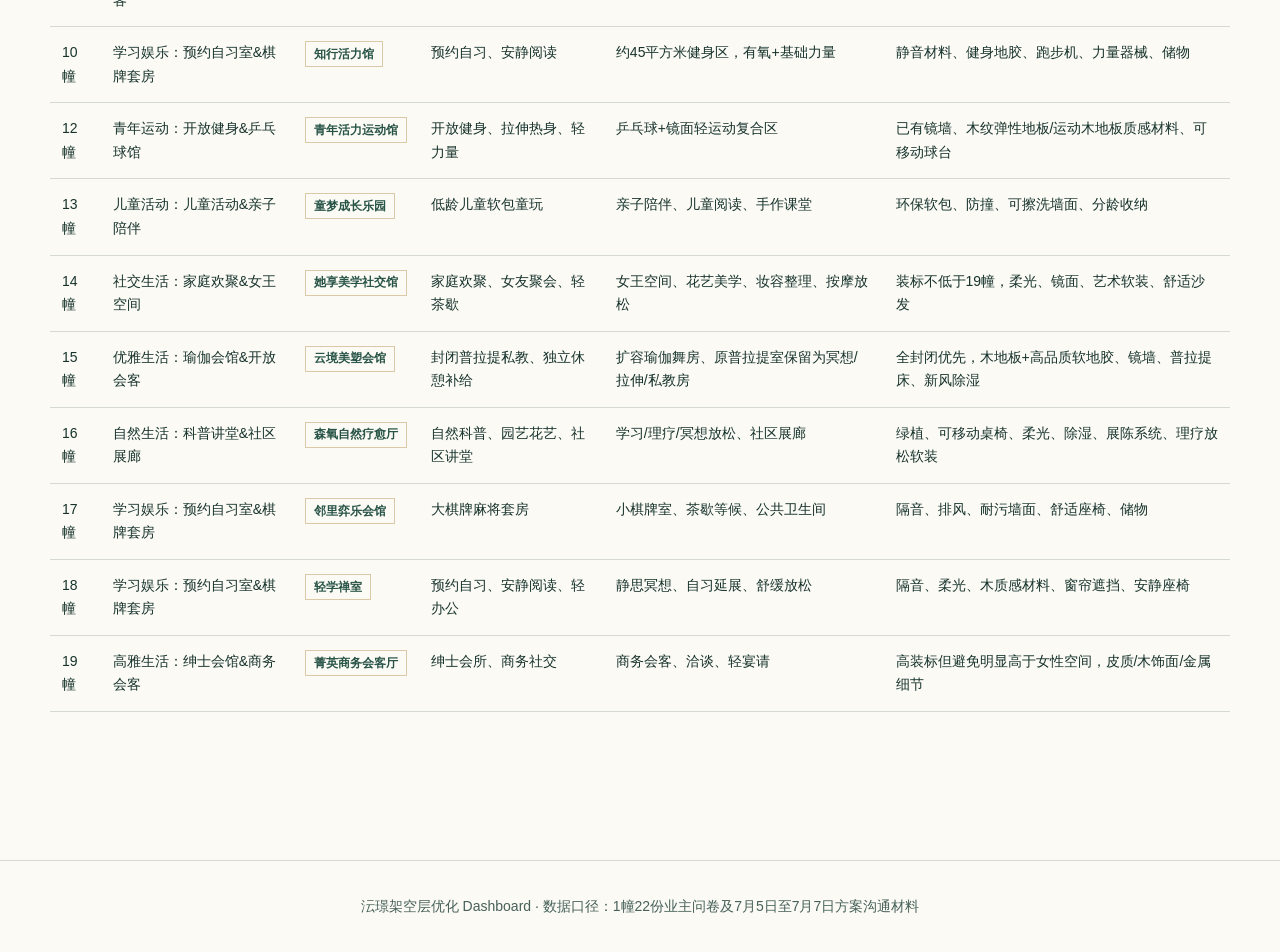
==== commit 07e07bf8: "index.html 19幢装标表述更新：高装标体现逼格" ====
--- a/index.html
+++ b/index.html
@@ -22,7 +22,7 @@
     </header>
 
     <main>
-      <section class="hero" style="--hero-image: url('plan-overview.jpg')">
+      <section class="hero" style="--hero-image: url('assets/封面图78.png')">
         <div class="hero-content reveal">
           <p class="eyebrow">Yunjing Stilt Floor Dashboard</p>
           <h1>把架空层从功能清单升级为全龄乐活会廊</h1>
@@ -84,7 +84,7 @@
             <p class="section-lede">15幢已经具备瑜伽、普拉提、更衣和卫生间基础。下一步应尽量全封闭，保留原普拉提室封闭属性，扩容瑜伽舞房，并提升地面、镜墙、灯光、新风除湿和器械标准。</p>
             <ol class="decision-list">
               <li>15幢尽量全封闭，保留并扩大瑜伽舞房、普拉提室和私教/冥想/拉伸房。</li>
-              <li>14幢女王空间和15幢女性运动空间装标不低于19幢绅士会所与健身房。</li>
+              <li>14幢女王空间和15幢女性运动空间装标对标19幢绅士会所（高装标体现逼格），皮质/木饰面/金属细节。</li>
               <li>10/12形成运动功能矩阵，补足健身、乒乓、瑜伽和拉伸容量；18幢承担学习冥想补充。</li>
               <li>6/16等低频主题空间用可变家具和复合运营提高实际使用率。</li>
             </ol>
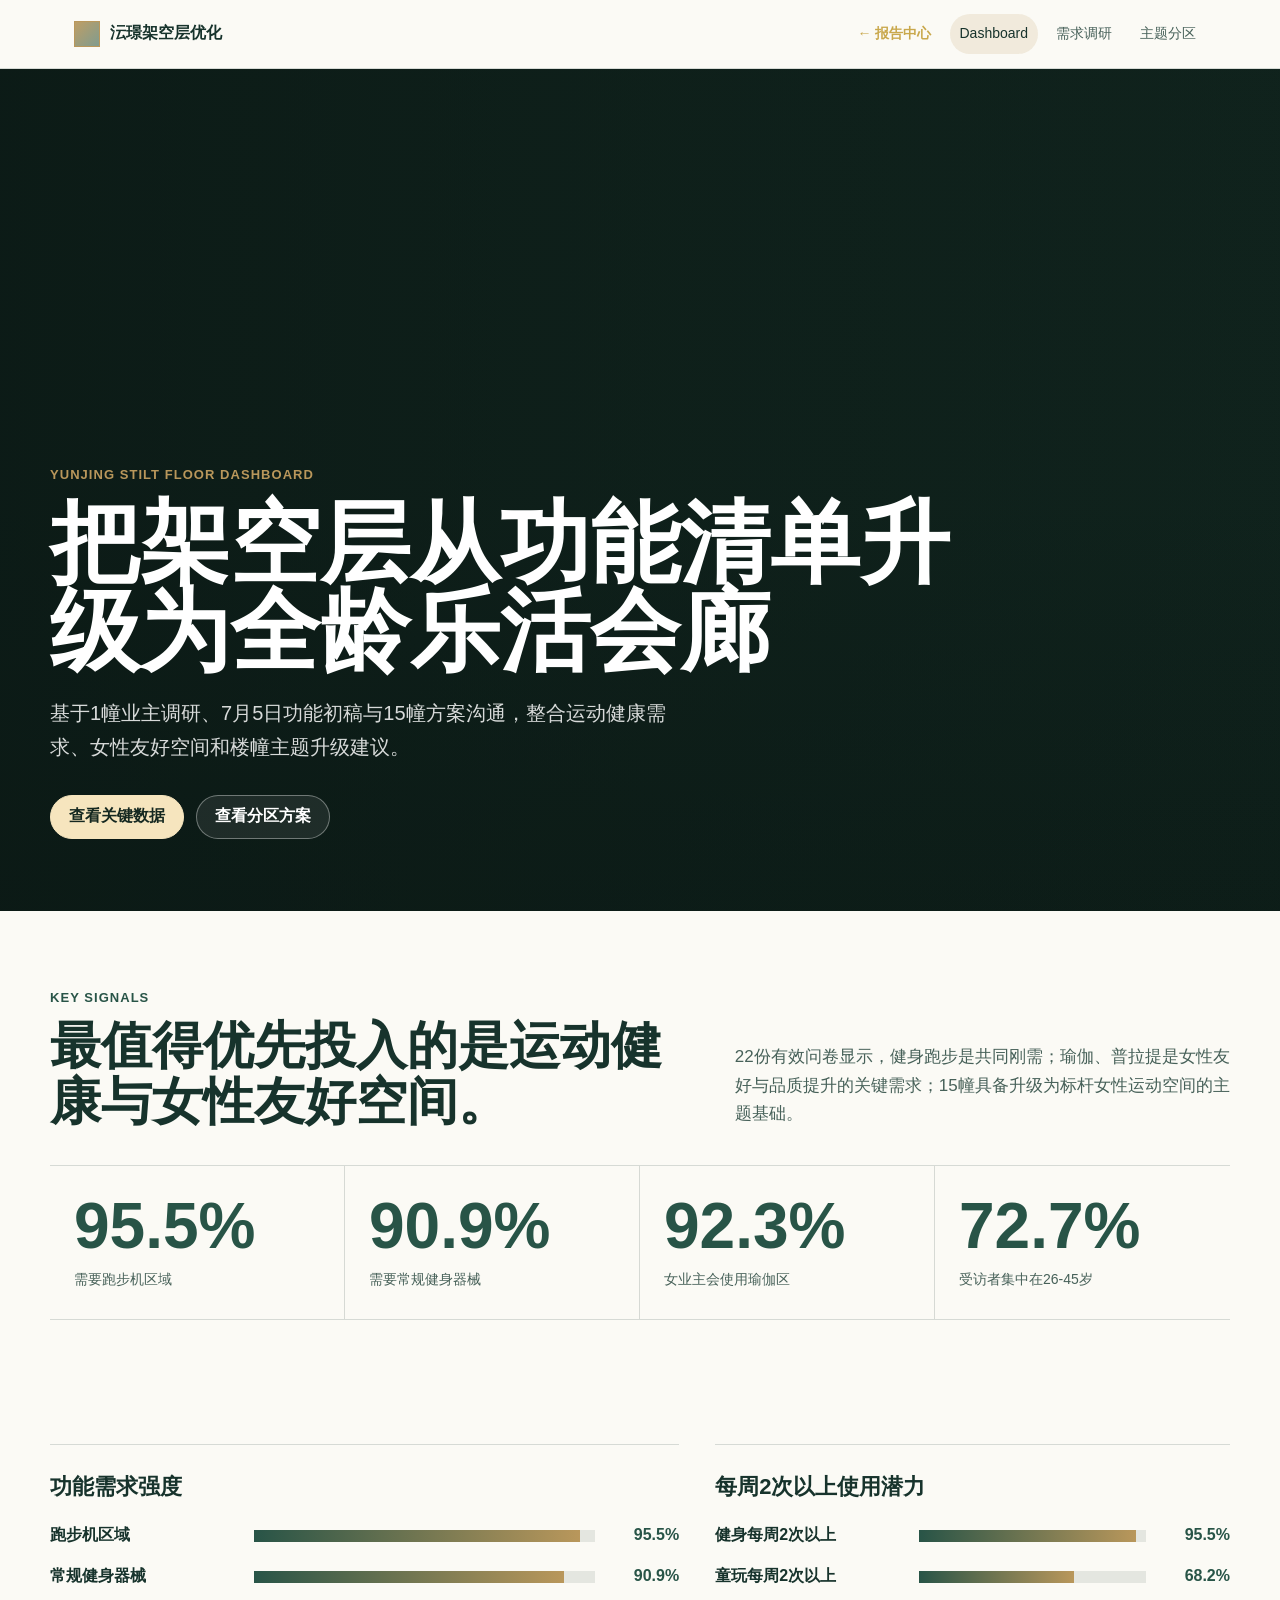
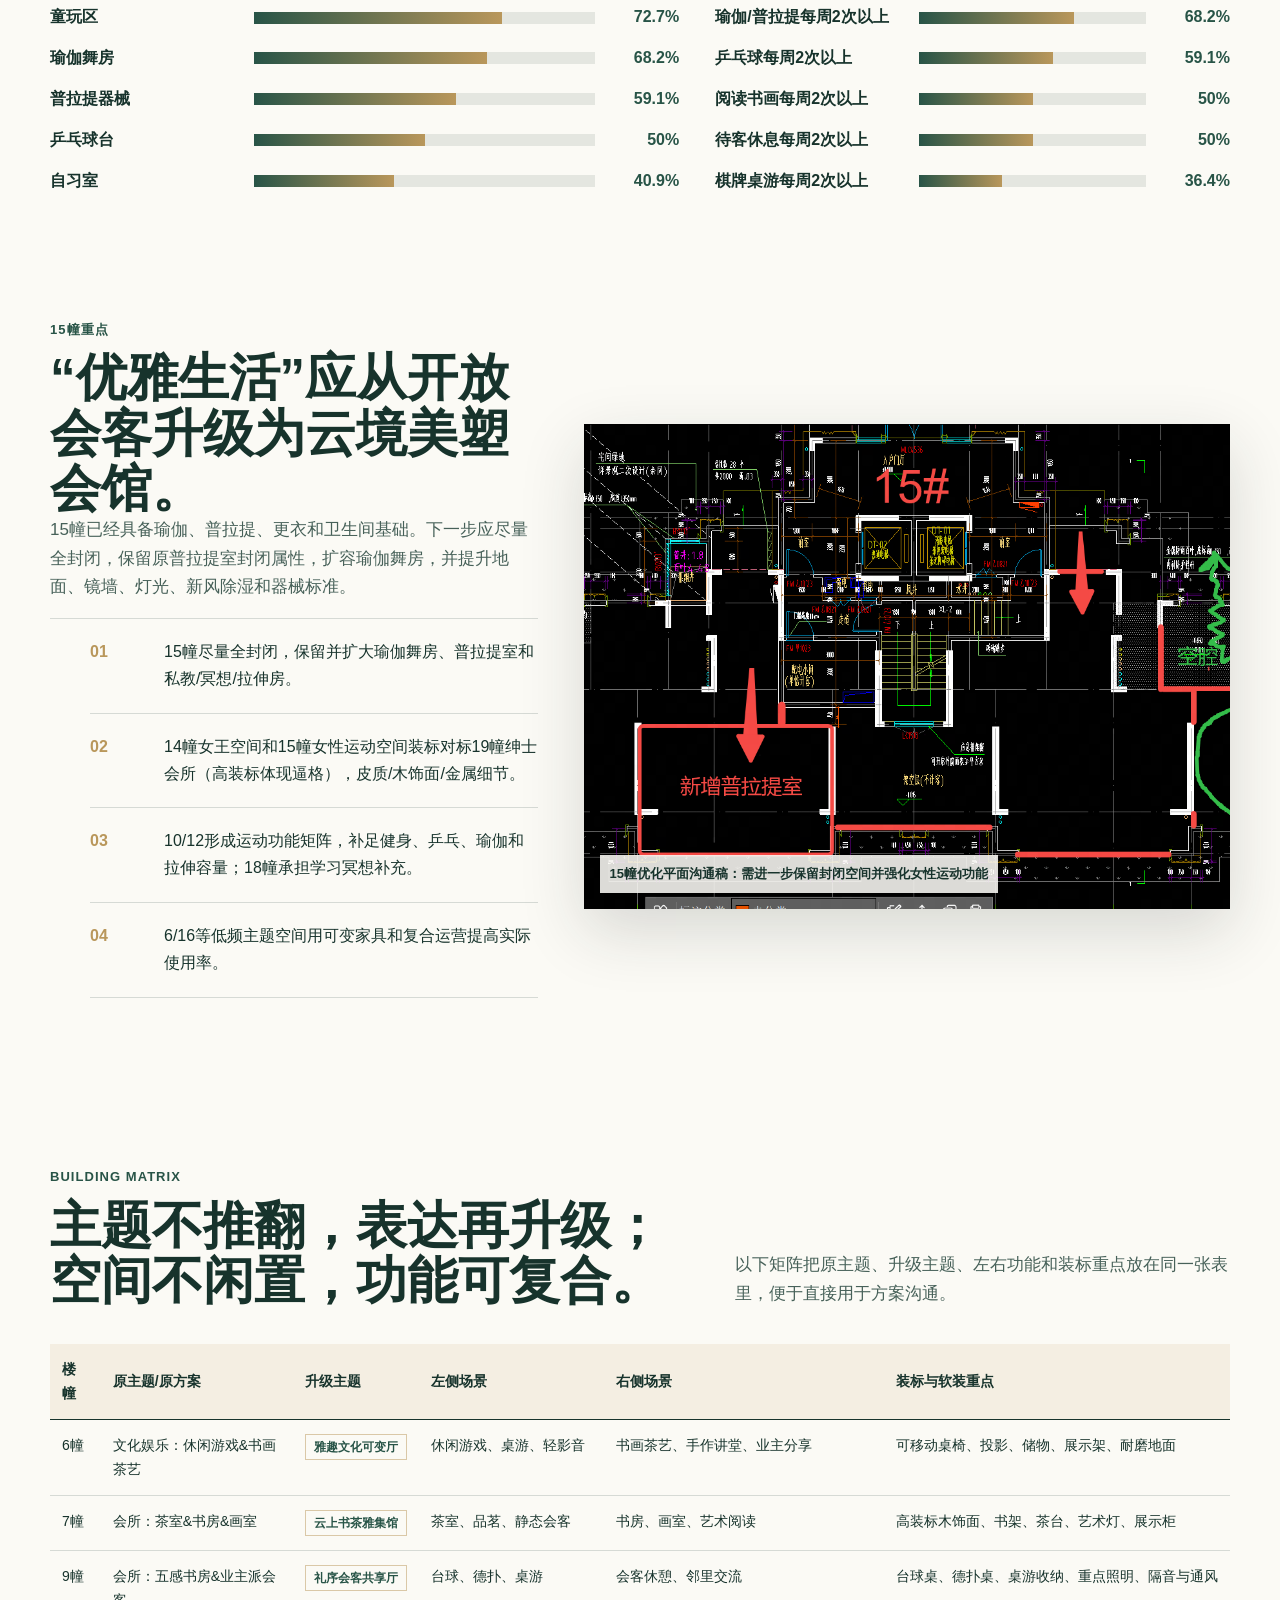
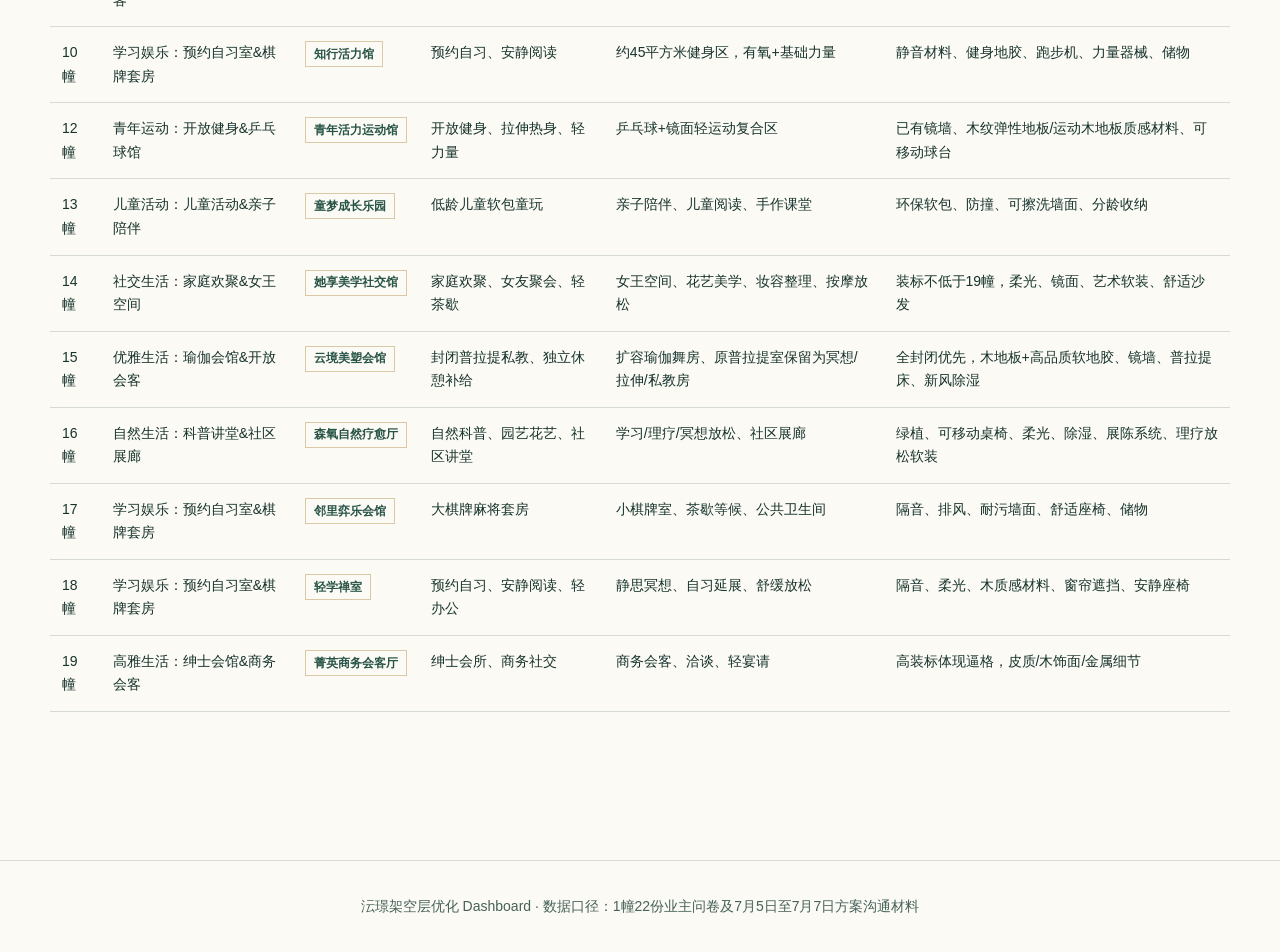
==== commit df848062: "feat: add back-to-report-center link in nav" ====
--- a/index.html
+++ b/index.html
@@ -7,6 +7,11 @@
   <meta name="description" content="沄璟架空层运动健康需求与主题功能分区优化 dashboard">
   <link rel="icon" href="data:image/svg+xml,%3Csvg xmlns='http://www.w3.org/2000/svg' viewBox='0 0 32 32'%3E%3Crect width='32' height='32' fill='%2317332c'/%3E%3Cpath d='M7 23V9h6l3 5 3-5h6v14h-5V14l-4 6-4-6v9H7z' fill='%23f6e5be'/%3E%3C/svg%3E">
   <link rel="stylesheet" href="assets/styles.css">
+<style>
+  .nav-external { color: #C9A84C; font-weight: 600; }
+  .nav-external:hover { color: #E0B860; }
+</style>
+
 </head>
 <body data-page="dashboard">
   <div class="site-shell">
@@ -14,6 +19,7 @@
       <div class="topbar-inner">
         <a class="brand" href="index.html"><span class="brand-mark"></span><span>沄璟架空层优化</span></a>
         <nav class="nav" aria-label="主导航">
+          <a href="https://julietwang123.github.io/yunjing-report/" class="nav-external" target="_blank" rel="noopener">&#8592; 报告中心</a>
           <a href="index.html" data-nav="dashboard">Dashboard</a>
           <a href="survey.html" data-nav="survey">需求调研</a>
           <a href="zoning.html" data-nav="zoning">主题分区</a>
